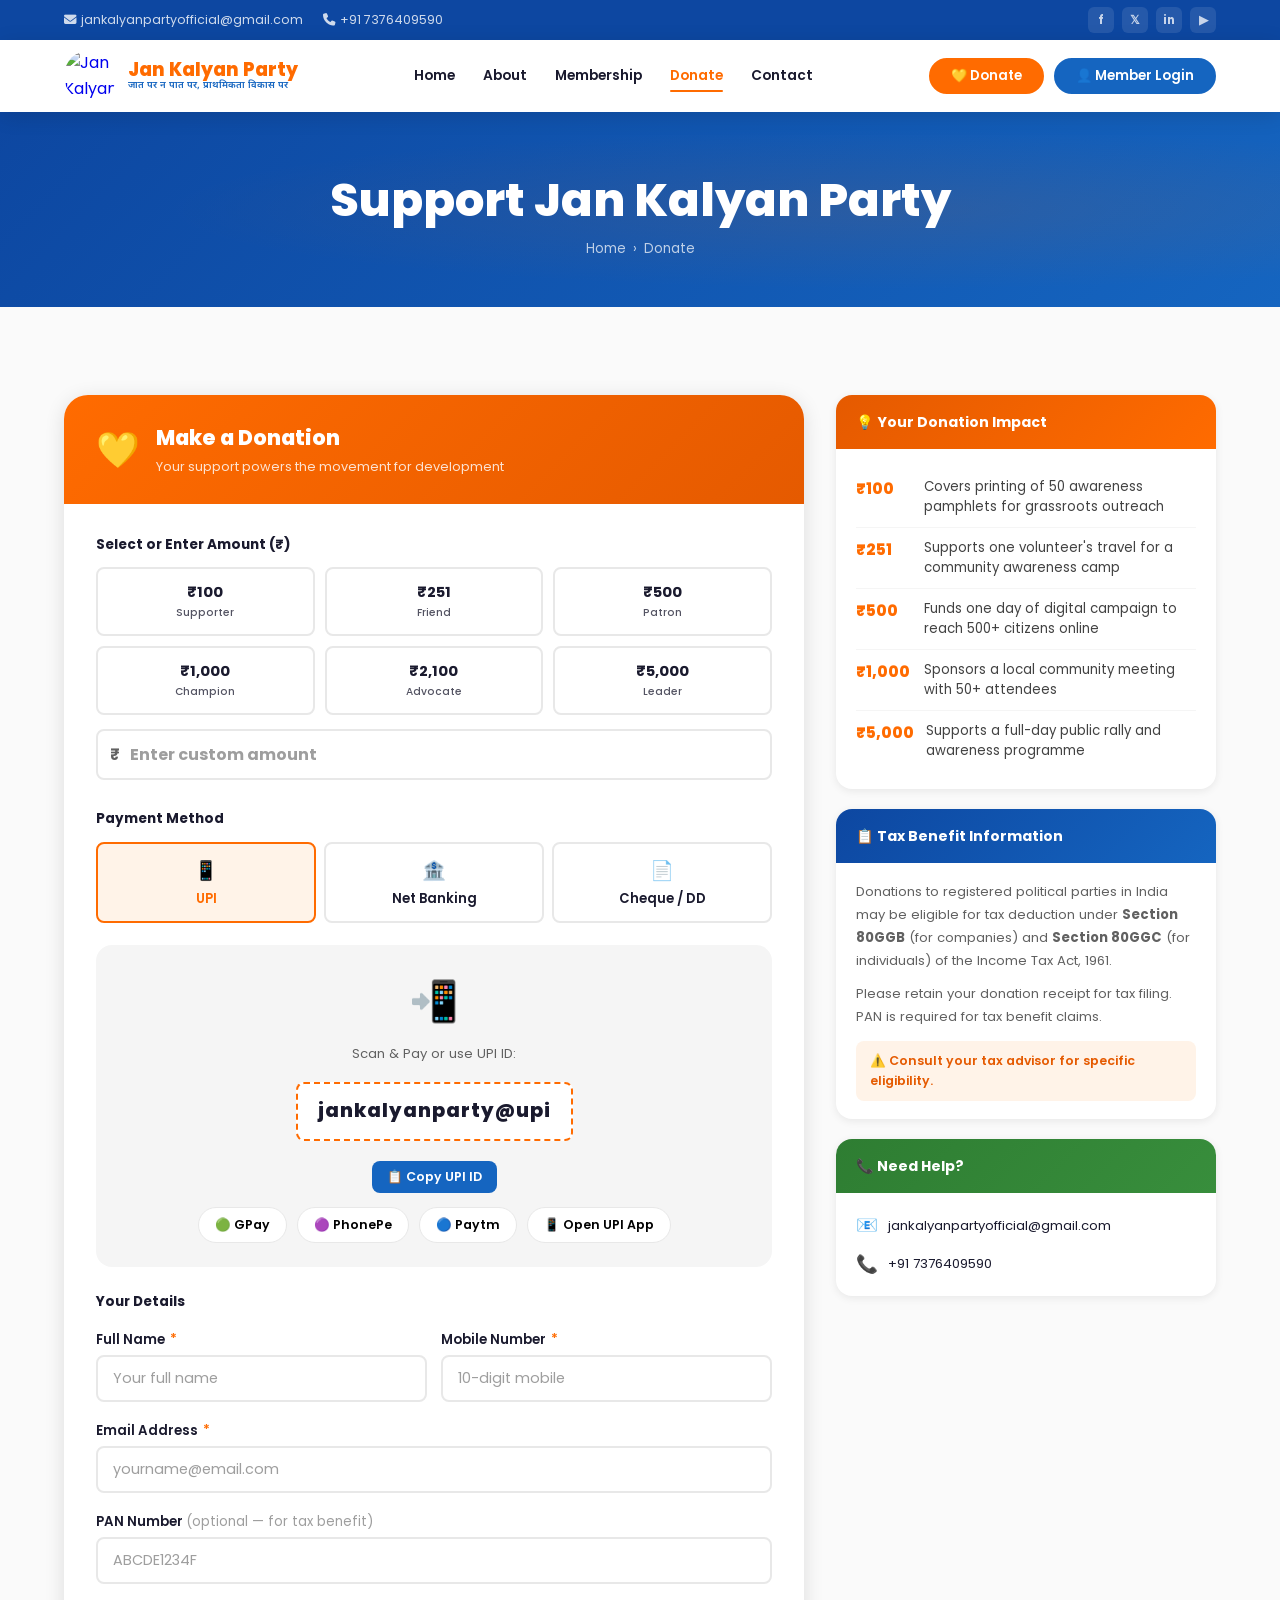
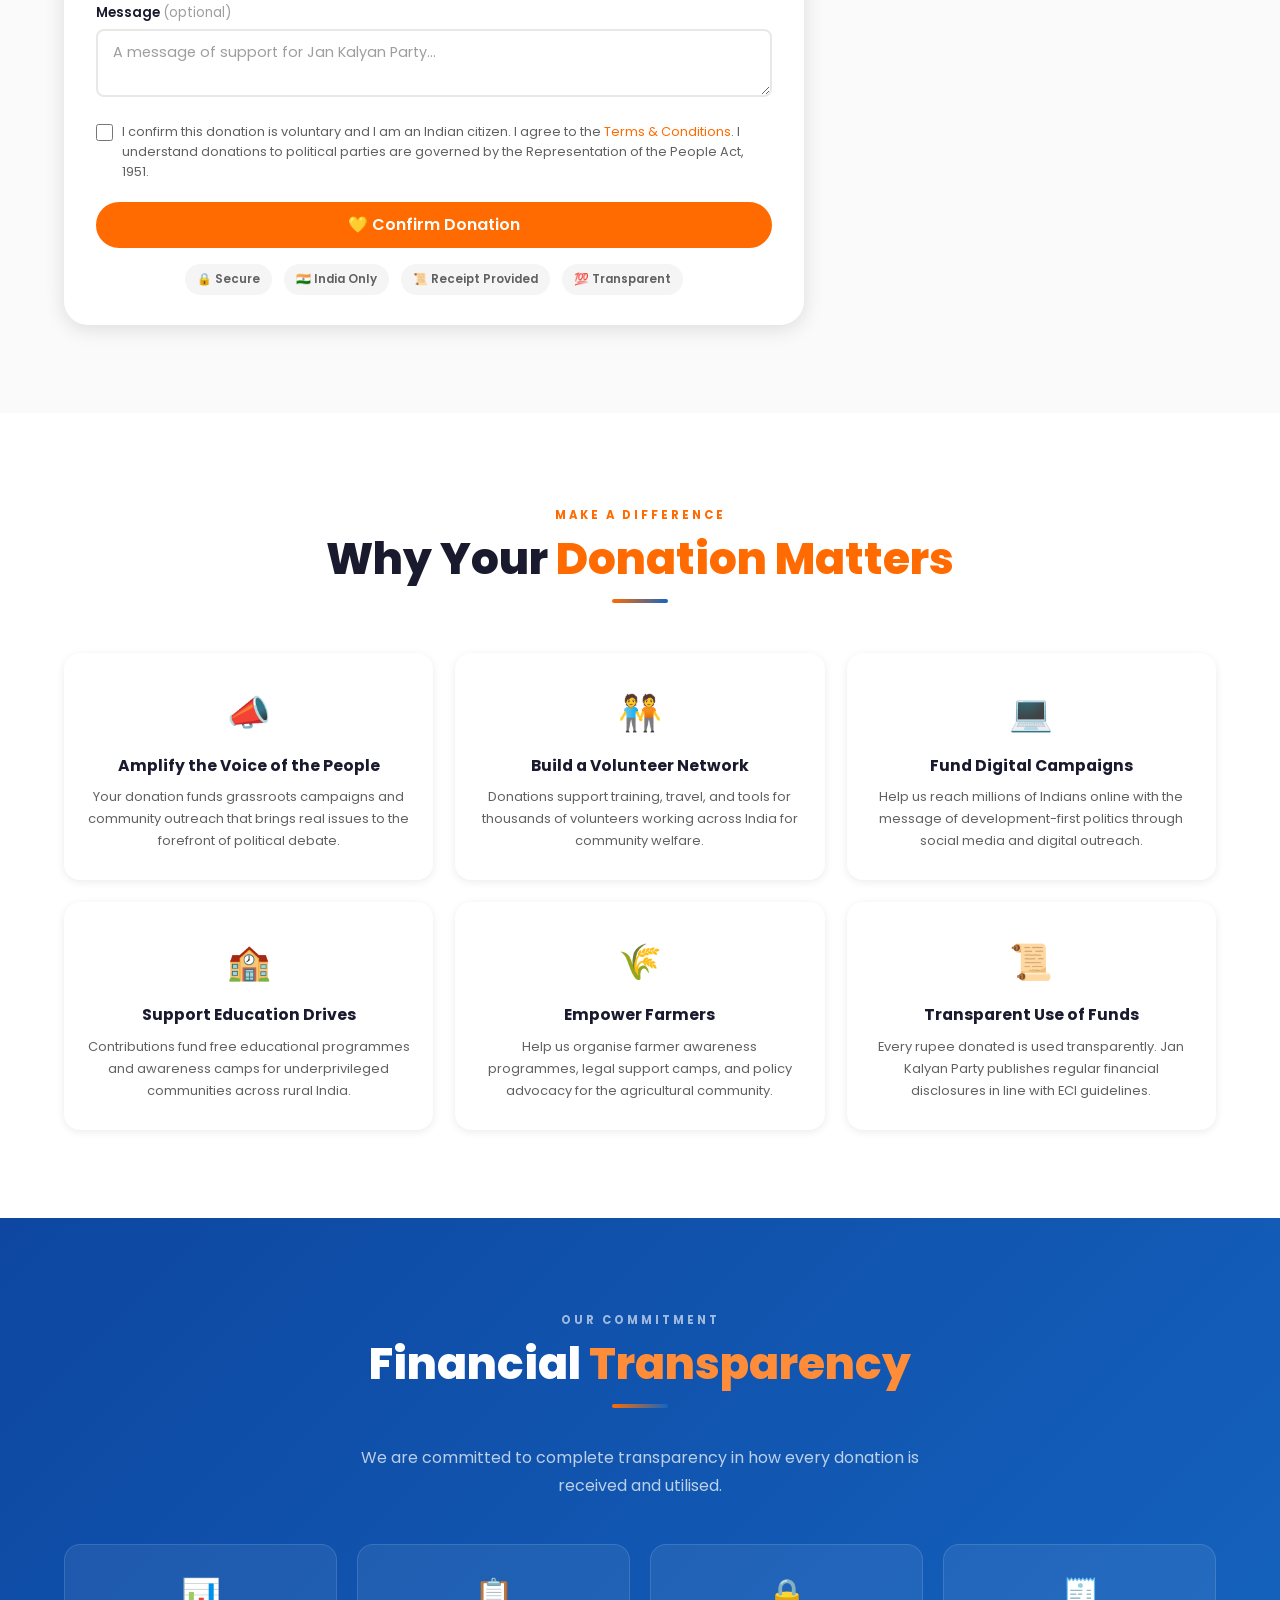
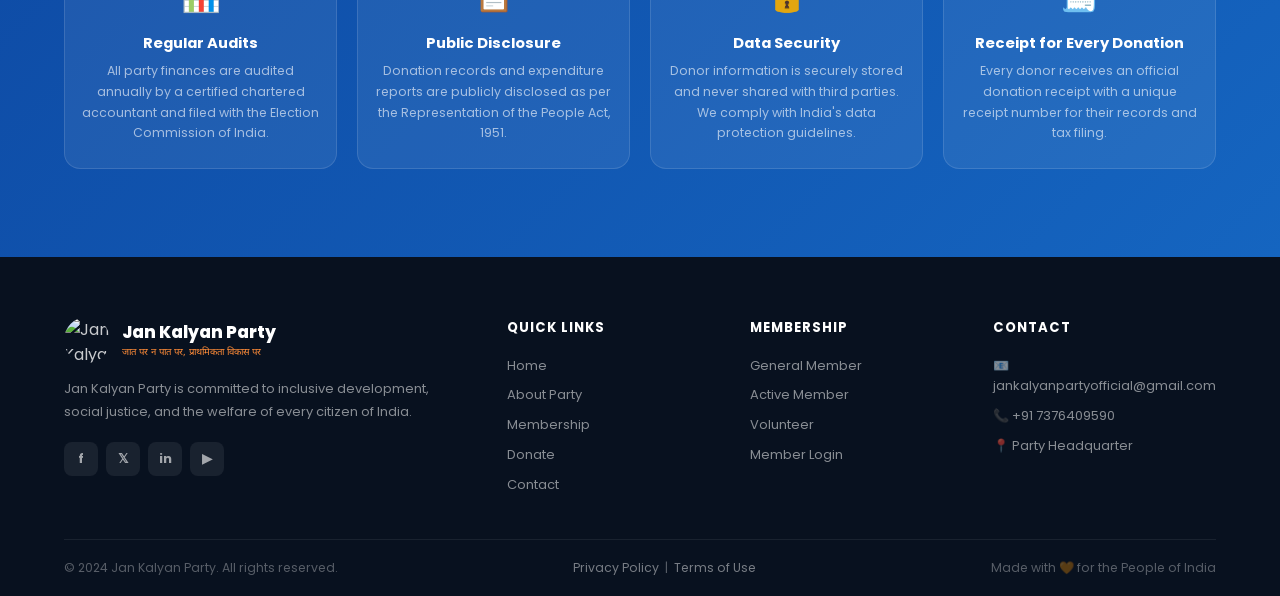
==== donation.html @ 6270fce6 "Create donation.html" ====
<!DOCTYPE html>
<html lang="en">
<head>
  <meta charset="UTF-8">
  <meta name="viewport" content="width=device-width, initial-scale=1.0">
  <meta name="description" content="Donate to Jan Kalyan Party — Support the movement for development and welfare. Every rupee counts towards building a better India.">
  <meta name="keywords" content="Jan Kalyan Party donation, donate JKP, support political party, UPI donation">
  <title>Donate — Jan Kalyan Party</title>
  <link rel="icon" type="image/png" href="assets/logo.png">
  <link rel="stylesheet" href="https://cdnjs.cloudflare.com/ajax/libs/font-awesome/6.5.0/css/all.min.css">
  <link rel="stylesheet" href="css/style.css">
  <style>
    /* ---- Donation Page Layout ---- */
    .donation-page-grid {
      display: grid;
      grid-template-columns: 1fr 380px;
      gap: 32px;
      align-items: start;
    }

    /* ---- Amount Selector ---- */
    .amount-section {
      margin-bottom: 28px;
    }
    .amount-label {
      font-size: 0.85rem;
      font-weight: 700;
      color: var(--text-dark);
      margin-bottom: 12px;
      display: block;
    }
    .amount-grid {
      display: grid;
      grid-template-columns: repeat(3, 1fr);
      gap: 10px;
      margin-bottom: 14px;
    }
    .amt-btn {
      padding: 13px 10px;
      border: 2px solid var(--gray-200);
      border-radius: var(--radius-sm);
      background: var(--white);
      font-family: 'Poppins', sans-serif;
      font-size: 0.92rem;
      font-weight: 700;
      cursor: pointer;
      transition: var(--transition);
      color: var(--text-dark);
      text-align: center;
    }
    .amt-btn:hover,
    .amt-btn.active {
      border-color: var(--orange);
      background: var(--orange);
      color: white;
      box-shadow: var(--shadow-orange);
    }
    .amt-btn .amt-sub {
      display: block;
      font-size: 0.65rem;
      font-weight: 500;
      opacity: 0.75;
      margin-top: 2px;
    }
    .custom-amount-wrap {
      position: relative;
    }
    .custom-amount-wrap .rupee-sign {
      position: absolute;
      left: 14px; top: 50%;
      transform: translateY(-50%);
      font-size: 1rem;
      font-weight: 700;
      color: var(--gray-600);
    }
    .custom-amount-wrap input {
      padding-left: 32px;
      font-size: 1rem;
      font-weight: 700;
    }

    /* ---- Payment Method Tabs ---- */
    .payment-tabs {
      display: flex;
      gap: 8px;
      margin-bottom: 22px;
      flex-wrap: wrap;
    }
    .pay-tab {
      flex: 1;
      min-width: 100px;
      padding: 12px 10px;
      border: 2px solid var(--gray-200);
      border-radius: var(--radius-sm);
      background: white;
      font-family: 'Poppins', sans-serif;
      font-size: 0.82rem;
      font-weight: 600;
      cursor: pointer;
      transition: var(--transition);
      color: var(--text-dark);
      text-align: center;
    }
    .pay-tab:hover, .pay-tab.active {
      border-color: var(--orange);
      background: var(--orange-pale);
      color: var(--orange);
    }
    .pay-tab .pay-icon { font-size: 1.2rem; display: block; margin-bottom: 4px; }
    .payment-panel { display: none; }
    .payment-panel.active { display: block; }

    /* ---- UPI Block ---- */
    .upi-main-block {
      background: var(--gray-100);
      border-radius: var(--radius-md);
      padding: 24px;
      text-align: center;
      margin-bottom: 20px;
    }
    .upi-logo { font-size: 2.5rem; margin-bottom: 10px; }
    .upi-id-display {
      font-size: 1.2rem;
      font-weight: 800;
      color: var(--text-dark);
      letter-spacing: 1px;
      margin: 10px 0;
      padding: 12px 20px;
      background: white;
      border-radius: var(--radius-sm);
      border: 2px dashed var(--orange);
      display: inline-block;
    }
    .upi-apps {
      display: flex;
      gap: 10px;
      justify-content: center;
      flex-wrap: wrap;
      margin-top: 14px;
    }
    .upi-app-btn {
      padding: 8px 16px;
      border-radius: 50px;
      border: 1.5px solid var(--gray-200);
      background: white;
      font-size: 0.78rem;
      font-weight: 600;
      cursor: pointer;
      transition: var(--transition);
      font-family: 'Poppins', sans-serif;
      display: flex;
      align-items: center;
      gap: 5px;
    }
    .upi-app-btn:hover {
      border-color: var(--orange);
      background: var(--orange-pale);
      color: var(--orange);
    }

    /* ---- Sidebar ---- */
    .donation-sidebar {
      position: sticky;
      top: 90px;
    }
    .sidebar-card {
      background: var(--white);
      border-radius: var(--radius-md);
      box-shadow: var(--shadow-sm);
      overflow: hidden;
      margin-bottom: 20px;
    }
    .sidebar-card-head {
      padding: 16px 20px;
      font-size: 0.88rem;
      font-weight: 700;
      color: white;
    }
    .sidebar-card-head.blue   { background: linear-gradient(135deg,var(--blue-dark),var(--blue)); }
    .sidebar-card-head.orange { background: linear-gradient(135deg,var(--orange-dark),var(--orange)); }
    .sidebar-card-head.green  { background: linear-gradient(135deg,#2E7D32,#388E3C); }
    .sidebar-card-body { padding: 18px 20px; }
    .sidebar-impact-item {
      display: flex;
      align-items: flex-start;
      gap: 12px;
      padding: 10px 0;
      border-bottom: 1px solid var(--gray-100);
      font-size: 0.83rem;
    }
    .sidebar-impact-item:last-child { border-bottom: none; }
    .impact-amount {
      font-size: 0.95rem;
      font-weight: 800;
      color: var(--orange);
      min-width: 56px;
      flex-shrink: 0;
    }
    .impact-desc { color: var(--text-mid); line-height: 1.5; }

    /* ---- Donor form card ---- */
    .donor-form-card {
      background: white;
      border-radius: var(--radius-lg);
      box-shadow: var(--shadow-md);
      overflow: hidden;
    }
    .donor-form-head {
      background: linear-gradient(135deg, var(--orange), var(--orange-dark));
      padding: 26px 32px;
      color: white;
      display: flex;
      align-items: center;
      gap: 16px;
    }
    .donor-form-head-icon { font-size: 2.2rem; line-height: 1; }
    .donor-form-head-title { font-size: 1.3rem; font-weight: 800; }
    .donor-form-head-sub   { font-size: 0.80rem; opacity: 0.82; margin-top: 3px; }
    .donor-form-body { padding: 30px 32px; }

    /* ---- Trust badges ---- */
    .trust-badges {
      display: flex;
      gap: 12px;
      flex-wrap: wrap;
      margin-top: 16px;
      justify-content: center;
    }
    .trust-badge {
      display: flex;
      align-items: center;
      gap: 6px;
      font-size: 0.74rem;
      font-weight: 600;
      color: var(--gray-600);
      padding: 6px 12px;
      background: var(--gray-100);
      border-radius: 50px;
    }

    /* ---- Why donate section ---- */
    .why-donate-grid {
      display: grid;
      grid-template-columns: repeat(3,1fr);
      gap: 22px;
      margin-top: 50px;
    }
    .why-card {
      background: white;
      border-radius: var(--radius-md);
      padding: 28px 22px;
      text-align: center;
      box-shadow: var(--shadow-sm);
      transition: var(--transition);
      border-top: 4px solid transparent;
    }
    .why-card:hover {
      border-top-color: var(--orange);
      box-shadow: var(--shadow-md);
      transform: translateY(-4px);
    }
    .why-icon { font-size: 2.2rem; margin-bottom: 12px; display: block; }
    .why-title { font-size: 0.98rem; font-weight: 700; color: var(--text-dark); margin-bottom: 8px; }
    .why-desc  { font-size: 0.81rem; color: var(--gray-600); line-height: 1.7; }

    /* ---- Transparency section ---- */
    .transparency-section { background: linear-gradient(135deg,var(--blue-dark),var(--blue)); }
    .transparency-grid {
      display: grid;
      grid-template-columns: repeat(4,1fr);
      gap: 20px;
      margin-top: 44px;
    }
    .trans-item {
      text-align: center;
      padding: 24px 16px;
      background: rgba(255,255,255,0.07);
      border: 1px solid rgba(255,255,255,0.12);
      border-radius: var(--radius-md);
      transition: var(--transition);
    }
    .trans-item:hover {
      background: rgba(255,255,255,0.13);
      transform: translateY(-4px);
    }
    .trans-icon  { font-size: 2rem; margin-bottom: 12px; display: block; }
    .trans-title { font-size: 0.92rem; font-weight: 700; color: white; margin-bottom: 6px; }
    .trans-desc  { font-size: 0.78rem; color: rgba(255,255,255,0.60); line-height: 1.65; }

    /* Responsive */
    @media (max-width: 1024px) {
      .donation-page-grid { grid-template-columns: 1fr; }
      .donation-sidebar { position: static; }
      .donor-form-card { order: -1; }
    }
    @media (max-width: 768px) {
      .why-donate-grid    { grid-template-columns: 1fr 1fr; }
      .transparency-grid  { grid-template-columns: 1fr 1fr; }
      .donor-form-body    { padding: 22px 18px; }
      .donor-form-head    { padding: 20px 18px; }
    }
    @media (max-width: 500px) {
      .amount-grid        { grid-template-columns: repeat(2,1fr); }
      .why-donate-grid    { grid-template-columns: 1fr; }
      .transparency-grid  { grid-template-columns: 1fr 1fr; }
    }
  </style>
</head>
<body>

<div id="progress-bar"></div>

<!-- ===== TOP BAR ===== -->
<div class="top-bar">
  <div class="container top-bar-inner">
    <div class="top-bar-left">
      <a href="mailto:jankalyanpartyofficial@gmail.com"><i class="fa fa-envelope"></i> jankalyanpartyofficial@gmail.com</a>
      <a href="tel:+917376409590"><i class="fa fa-phone"></i> +91 7376409590</a>
    </div>
    <div class="top-bar-right">
      <a href="https://facebook.com/jankalyanparty"  target="_blank" rel="noopener" class="top-bar-social">f</a>
      <a href="https://twitter.com/jankalyanparty"   target="_blank" rel="noopener" class="top-bar-social">𝕏</a>
      <a href="https://instagram.com/jankalyanparty" target="_blank" rel="noopener" class="top-bar-social">in</a>
      <a href="https://youtube.com/@jankalyanparty"  target="_blank" rel="noopener" class="top-bar-social">▶</a>
    </div>
  </div>
</div>

<!-- ===== HEADER ===== -->
<header>
  <div class="container nav-inner">
    <a href="index.html" class="nav-logo">
      <img src="assets/logo.png" alt="Jan Kalyan Party Logo">
      <div class="nav-logo-text">
        <div class="party-name">Jan Kalyan Party</div>
        <div class="party-slogan">जात पर न पात पर, प्राथमिकता विकास पर</div>
      </div>
    </a>
    <ul class="nav-links">
      <li><a href="index.html">Home</a></li>
      <li><a href="about.html">About</a></li>
      <li><a href="membership.html">Membership</a></li>
      <li><a href="donation.html" class="active">Donate</a></li>
      <li><a href="contact.html">Contact</a></li>
    </ul>
    <div class="nav-actions">
      <a href="donation.html"    class="btn btn-orange btn-sm">💛 Donate</a>
      <a href="member-area.html" class="btn btn-blue btn-sm">👤 Member Login</a>
    </div>
    <button class="hamburger" aria-label="Toggle menu" aria-expanded="false">
      <span></span><span></span><span></span>
    </button>
  </div>
</header>

<!-- ===== MOBILE NAV ===== -->
<nav class="mobile-nav" aria-label="Mobile navigation">
  <ul class="mobile-nav-links">
    <li><a href="index.html">🏠 Home</a></li>
    <li><a href="about.html">🏛️ About</a></li>
    <li><a href="membership.html">🪪 Membership</a></li>
    <li><a href="donation.html">💛 Donate</a></li>
    <li><a href="contact.html">📞 Contact</a></li>
  </ul>
  <div class="mobile-nav-actions">
    <a href="member-area.html" class="btn btn-orange btn-full">👤 Member Login / Register</a>
    <a href="donation.html"    class="btn btn-outline-orange btn-full">💛 Donate Now</a>
  </div>
</nav>

<!-- ===== PAGE HERO ===== -->
<section class="page-hero">
  <div class="container">
    <h1 class="page-hero-title">Support Jan Kalyan Party</h1>
    <div class="page-hero-crumb">
      <a href="index.html">Home</a> <span>›</span> <span>Donate</span>
    </div>
  </div>
</section>

<!-- ===== DONATION MAIN SECTION ===== -->
<section class="section-pad" style="background:var(--off-white);">
  <div class="container">
    <div class="donation-page-grid">

      <!-- ===== LEFT: DONOR FORM ===== -->
      <div>
        <div class="donor-form-card">
          <div class="donor-form-head">
            <div class="donor-form-head-icon">💛</div>
            <div>
              <div class="donor-form-head-title">Make a Donation</div>
              <div class="donor-form-head-sub">Your support powers the movement for development</div>
            </div>
          </div>

          <div class="donor-form-body" id="donation-form-container">

            <!-- Amount Selection -->
            <div class="amount-section">
              <span class="amount-label">Select or Enter Amount (₹)</span>
              <div class="amount-grid">
                <button class="amt-btn" data-amount="100">
                  ₹100
                  <span class="amt-sub">Supporter</span>
                </button>
                <button class="amt-btn" data-amount="251">
                  ₹251
                  <span class="amt-sub">Friend</span>
                </button>
                <button class="amt-btn" data-amount="500">
                  ₹500
                  <span class="amt-sub">Patron</span>
                </button>
                <button class="amt-btn" data-amount="1000">
                  ₹1,000
                  <span class="amt-sub">Champion</span>
                </button>
                <button class="amt-btn" data-amount="2100">
                  ₹2,100
                  <span class="amt-sub">Advocate</span>
                </button>
                <button class="amt-btn" data-amount="5000">
                  ₹5,000
                  <span class="amt-sub">Leader</span>
                </button>
              </div>

              <!-- Custom Amount -->
              <div class="custom-amount-wrap">
                <span class="rupee-sign">₹</span>
                <input type="number" id="custom-amount" name="don_amount"
                       class="form-control" placeholder="Enter custom amount"
                       min="10" max="1000000" style="padding-left:32px;">
              </div>
            </div>

            <!-- Payment Method -->
            <div class="form-group">
              <span class="amount-label">Payment Method</span>
              <div class="payment-tabs">
                <button class="pay-tab active" data-pay="upi">
                  <span class="pay-icon">📱</span> UPI
                </button>
                <button class="pay-tab" data-pay="netbanking">
                  <span class="pay-icon">🏦</span> Net Banking
                </button>
                <button class="pay-tab" data-pay="cheque">
                  <span class="pay-icon">📄</span> Cheque / DD
                </button>
              </div>

              <!-- UPI Panel -->
              <div class="payment-panel active" id="pay-panel-upi">
                <div class="upi-main-block">
                  <div class="upi-logo">📲</div>
                  <p style="font-size:0.82rem;color:var(--gray-600);margin-bottom:8px;">
                    Scan & Pay or use UPI ID:
                  </p>
                  <div class="upi-id-display upi-id-text">jankalyanparty@upi</div>
                  <br>
                  <button class="copy-btn" style="margin-top:10px;">📋 Copy UPI ID</button>

                  <div class="upi-apps">
                    <button class="upi-app-btn" onclick="openUPIApp('gpay')">
                      🟢 GPay
                    </button>
                    <button class="upi-app-btn" onclick="openUPIApp('phonepe')">
                      🟣 PhonePe
                    </button>
                    <button class="upi-app-btn" onclick="openUPIApp('paytm')">
                      🔵 Paytm
                    </button>
                    <button class="upi-app-btn" id="upi-pay-btn">
                      📱 Open UPI App
                    </button>
                  </div>
                </div>
              </div>

              <!-- Net Banking Panel -->
              <div class="payment-panel" id="pay-panel-netbanking">
                <div class="donation-note" style="margin-bottom:0;">
                  <strong>🏦 Bank Transfer Details:</strong><br><br>
                  <strong>Account Name:</strong> Jan Kalyan Party<br>
                  <strong>Account Number:</strong> Contact us for bank details<br>
                  <strong>IFSC Code:</strong> Contact us for IFSC<br>
                  <strong>Bank:</strong> —<br><br>
                  After transfer, please email your transaction reference to
                  <a href="mailto:jankalyanpartyofficial@gmail.com" style="color:var(--blue);">
                    jankalyanpartyofficial@gmail.com
                  </a>
                </div>
              </div>

              <!-- Cheque Panel -->
              <div class="payment-panel" id="pay-panel-cheque">
                <div class="donation-note" style="margin-bottom:0;">
                  <strong>📄 Cheque / Demand Draft:</strong><br><br>
                  Please make the cheque/DD payable to:<br>
                  <strong>"Jan Kalyan Party"</strong><br><br>
                  Mail your cheque along with your name, mobile number, and email to our party headquarter.
                  Contact us at
                  <a href="tel:+917376409590" style="color:var(--blue);">+91 7376409590</a>
                  for the mailing address.
                </div>
              </div>
            </div>

            <!-- Donor Details Form -->
            <form id="donation-form" data-protected novalidate autocomplete="off">
              <!-- Hidden amount field synced with selector -->
              <input type="hidden" name="don_amount" id="don_amount_hidden" value="">
              <input type="hidden" name="don_payment_mode" id="don_payment_mode" value="UPI">

              <div style="margin:24px 0 16px; font-size:0.85rem; font-weight:700; color:var(--text-dark);">
                Your Details
              </div>

              <div class="form-row">
                <div class="form-group">
                  <label class="form-label">Full Name <span class="req">*</span></label>
                  <input type="text" name="don_name" class="form-control" placeholder="Your full name" maxlength="100">
                  <div class="form-error"></div>
                </div>
                <div class="form-group">
                  <label class="form-label">Mobile Number <span class="req">*</span></label>
                  <input type="tel" name="don_phone" class="form-control" placeholder="10-digit mobile" maxlength="10">
                  <div class="form-error"></div>
                </div>
              </div>

              <div class="form-group">
                <label class="form-label">Email Address <span class="req">*</span></label>
                <input type="email" name="don_email" class="form-control" placeholder="yourname@email.com" maxlength="254">
                <div class="form-error"></div>
              </div>

              <div class="form-group">
                <label class="form-label">PAN Number <span style="font-weight:400;color:var(--gray-400);">(optional — for tax benefit)</span></label>
                <input type="text" name="don_pan" class="form-control" placeholder="ABCDE1234F" maxlength="10" style="text-transform:uppercase;">
                <div class="form-error"></div>
              </div>

              <div class="form-group">
                <label class="form-label">Message <span style="font-weight:400;color:var(--gray-400);">(optional)</span></label>
                <textarea name="don_message" class="form-control" rows="2"
                  placeholder="A message of support for Jan Kalyan Party..." maxlength="300"
                  style="resize:vertical;"></textarea>
                <div class="form-error"></div>
              </div>

              <div class="form-check">
                <input type="checkbox" name="don_agree" id="don-agree">
                <label class="form-check-label" for="don-agree">
                  I confirm this donation is voluntary and I am an Indian citizen.
                  I agree to the <a href="#" target="_blank">Terms & Conditions</a>.
                  I understand donations to political parties are governed by the
                  Representation of the People Act, 1951.
                </label>
              </div>

              <button type="submit" class="btn btn-orange btn-full" style="margin-top:20px;font-size:1rem;">
                💛 Confirm Donation
              </button>

              <!-- Trust badges -->
              <div class="trust-badges">
                <div class="trust-badge">🔒 Secure</div>
                <div class="trust-badge">🇮🇳 India Only</div>
                <div class="trust-badge">📜 Receipt Provided</div>
                <div class="trust-badge">💯 Transparent</div>
              </div>
            </form>

          </div><!-- /donation-form-container -->
        </div><!-- /donor-form-card -->
      </div><!-- /left col -->

      <!-- ===== RIGHT: SIDEBAR ===== -->
      <div class="donation-sidebar">

        <!-- Impact Card -->
        <div class="sidebar-card">
          <div class="sidebar-card-head orange">💡 Your Donation Impact</div>
          <div class="sidebar-card-body">
            <div class="sidebar-impact-item">
              <div class="impact-amount">₹100</div>
              <div class="impact-desc">Covers printing of 50 awareness pamphlets for grassroots outreach</div>
            </div>
            <div class="sidebar-impact-item">
              <div class="impact-amount">₹251</div>
              <div class="impact-desc">Supports one volunteer's travel for a community awareness camp</div>
            </div>
            <div class="sidebar-impact-item">
              <div class="impact-amount">₹500</div>
              <div class="impact-desc">Funds one day of digital campaign to reach 500+ citizens online</div>
            </div>
            <div class="sidebar-impact-item">
              <div class="impact-amount">₹1,000</div>
              <div class="impact-desc">Sponsors a local community meeting with 50+ attendees</div>
            </div>
            <div class="sidebar-impact-item">
              <div class="impact-amount">₹5,000</div>
              <div class="impact-desc">Supports a full-day public rally and awareness programme</div>
            </div>
          </div>
        </div>

        <!-- Tax Benefit Card -->
        <div class="sidebar-card">
          <div class="sidebar-card-head blue">📋 Tax Benefit Information</div>
          <div class="sidebar-card-body">
            <p style="font-size:0.82rem;color:var(--gray-600);line-height:1.75;">
              Donations to registered political parties in India may be eligible for
              tax deduction under <strong>Section 80GGB</strong> (for companies) and
              <strong>Section 80GGC</strong> (for individuals) of the Income Tax Act, 1961.
            </p>
            <p style="font-size:0.82rem;color:var(--gray-600);line-height:1.75;margin-top:10px;">
              Please retain your donation receipt for tax filing. PAN is required for
              tax benefit claims.
            </p>
            <div style="background:var(--orange-pale);border-radius:var(--radius-sm);padding:10px 14px;margin-top:12px;font-size:0.78rem;color:var(--orange-dark);font-weight:600;">
              ⚠️ Consult your tax advisor for specific eligibility.
            </div>
          </div>
        </div>

        <!-- Contact Card -->
        <div class="sidebar-card">
          <div class="sidebar-card-head green">📞 Need Help?</div>
          <div class="sidebar-card-body">
            <div style="display:flex;flex-direction:column;gap:10px;">
              <a href="mailto:jankalyanpartyofficial@gmail.com"
                 style="display:flex;align-items:center;gap:10px;font-size:0.82rem;color:var(--text-dark);text-decoration:none;">
                <span style="font-size:1.1rem;">📧</span>
                jankalyanpartyofficial@gmail.com
              </a>
              <a href="tel:+917376409590"
                 style="display:flex;align-items:center;gap:10px;font-size:0.82rem;color:var(--text-dark);text-decoration:none;">
                <span style="font-size:1.1rem;">📞</span>
                +91 7376409590
              </a>
            </div>
          </div>
        </div>

      </div><!-- /sidebar -->
    </div><!-- /grid -->
  </div>
</section>

<!-- ===== WHY DONATE ===== -->
<section class="section-pad" style="background:var(--white);">
  <div class="container text-center">
    <span class="section-label">Make a Difference</span>
    <h2 class="section-title">Why Your <span>Donation Matters</span></h2>
    <div class="section-divider"></div>

    <div class="why-donate-grid" data-stagger="80">
      <div class="why-card reveal">
        <span class="why-icon">📣</span>
        <div class="why-title">Amplify the Voice of the People</div>
        <div class="why-desc">Your donation funds grassroots campaigns and community outreach that brings real issues to the forefront of political debate.</div>
      </div>
      <div class="why-card reveal">
        <span class="why-icon">🧑‍🤝‍🧑</span>
        <div class="why-title">Build a Volunteer Network</div>
        <div class="why-desc">Donations support training, travel, and tools for thousands of volunteers working across India for community welfare.</div>
      </div>
      <div class="why-card reveal">
        <span class="why-icon">💻</span>
        <div class="why-title">Fund Digital Campaigns</div>
        <div class="why-desc">Help us reach millions of Indians online with the message of development-first politics through social media and digital outreach.</div>
      </div>
      <div class="why-card reveal">
        <span class="why-icon">🏫</span>
        <div class="why-title">Support Education Drives</div>
        <div class="why-desc">Contributions fund free educational programmes and awareness camps for underprivileged communities across rural India.</div>
      </div>
      <div class="why-card reveal">
        <span class="why-icon">🌾</span>
        <div class="why-title">Empower Farmers</div>
        <div class="why-desc">Help us organise farmer awareness programmes, legal support camps, and policy advocacy for the agricultural community.</div>
      </div>
      <div class="why-card reveal">
        <span class="why-icon">📜</span>
        <div class="why-title">Transparent Use of Funds</div>
        <div class="why-desc">Every rupee donated is used transparently. Jan Kalyan Party publishes regular financial disclosures in line with ECI guidelines.</div>
      </div>
    </div>
  </div>
</section>

<!-- ===== TRANSPARENCY ===== -->
<section class="section-pad transparency-section">
  <div class="container text-center">
    <span class="section-label" style="color:rgba(255,255,255,0.60);">Our Commitment</span>
    <h2 class="section-title light">Financial <span style="color:var(--orange-light);">Transparency</span></h2>
    <div class="section-divider"></div>
    <p class="section-subtitle light">
      We are committed to complete transparency in how every donation is received and utilised.
    </p>

    <div class="transparency-grid" data-stagger="80">
      <div class="trans-item reveal">
        <span class="trans-icon">📊</span>
        <div class="trans-title">Regular Audits</div>
        <div class="trans-desc">All party finances are audited annually by a certified chartered accountant and filed with the Election Commission of India.</div>
      </div>
      <div class="trans-item reveal">
        <span class="trans-icon">📋</span>
        <div class="trans-title">Public Disclosure</div>
        <div class="trans-desc">Donation records and expenditure reports are publicly disclosed as per the Representation of the People Act, 1951.</div>
      </div>
      <div class="trans-item reveal">
        <span class="trans-icon">🔒</span>
        <div class="trans-title">Data Security</div>
        <div class="trans-desc">Donor information is securely stored and never shared with third parties. We comply with India's data protection guidelines.</div>
      </div>
      <div class="trans-item reveal">
        <span class="trans-icon">🧾</span>
        <div class="trans-title">Receipt for Every Donation</div>
        <div class="trans-desc">Every donor receives an official donation receipt with a unique receipt number for their records and tax filing.</div>
      </div>
    </div>
  </div>
</section>

<!-- ===== FOOTER ===== -->
<footer>
  <div class="container">
    <div class="footer-grid">
      <div>
        <div class="footer-brand">
          <img src="assets/logo.png" alt="Jan Kalyan Party Logo">
          <div>
            <div class="footer-brand-name">Jan Kalyan Party</div>
            <div class="footer-brand-slogan hindi">जात पर न पात पर, प्राथमिकता विकास पर</div>
          </div>
        </div>
        <p class="footer-desc">Jan Kalyan Party is committed to inclusive development, social justice, and the welfare of every citizen of India.</p>
        <div class="footer-socials">
          <a href="https://facebook.com/jankalyanparty"  target="_blank" rel="noopener" class="footer-social-btn">f</a>
          <a href="https://twitter.com/jankalyanparty"   target="_blank" rel="noopener" class="footer-social-btn">𝕏</a>
          <a href="https://instagram.com/jankalyanparty" target="_blank" rel="noopener" class="footer-social-btn">in</a>
          <a href="https://youtube.com/@jankalyanparty"  target="_blank" rel="noopener" class="footer-social-btn">▶</a>
        </div>
      </div>
      <div>
        <div class="footer-col-title">Quick Links</div>
        <ul class="footer-links">
          <li><a href="index.html">Home</a></li>
          <li><a href="about.html">About Party</a></li>
          <li><a href="membership.html">Membership</a></li>
          <li><a href="donation.html">Donate</a></li>
          <li><a href="contact.html">Contact</a></li>
        </ul>
      </div>
      <div>
        <div class="footer-col-title">Membership</div>
        <ul class="footer-links">
          <li><a href="membership.html#general">General Member</a></li>
          <li><a href="membership.html#active">Active Member</a></li>
          <li><a href="membership.html#volunteer">Volunteer</a></li>
          <li><a href="member-area.html">Member Login</a></li>
        </ul>
      </div>
      <div>
        <div class="footer-col-title">Contact</div>
        <ul class="footer-links">
          <li><a href="mailto:jankalyanpartyofficial@gmail.com">📧 jankalyanpartyofficial@gmail.com</a></li>
          <li><a href="tel:+917376409590">📞 +91 7376409590</a></li>
          <li><a href="contact.html#map">📍 Party Headquarter</a></li>
        </ul>
      </div>
    </div>
    <div class="footer-bottom">
      <span>© 2024 Jan Kalyan Party. All rights reserved.</span>
      <span><a href="#">Privacy Policy</a> &nbsp;|&nbsp; <a href="#">Terms of Use</a></span>
      <span>Made with 🧡 for the People of India</span>
    </div>
  </div>
</footer>

<button id="back-to-top" aria-label="Back to top">↑</button>
<div class="toast-wrap"></div>

<!-- Scripts -->
<script src="js/security.js"></script>
<script src="js/main.js"></script>
<script src="js/auth.js"></script>
<script src="js/donation.js"></script>
<script>
  /* ---- Sync amount buttons with hidden form field ---- */
  document.querySelectorAll('.amt-btn').forEach(btn => {
    btn.addEventListener('click', () => {
      const amt = btn.dataset.amount;
      const customInput   = document.getElementById('custom-amount');
      const hiddenAmount  = document.getElementById('don_amount_hidden');
      if (customInput)  customInput.value  = amt || '';
      if (hiddenAmount) hiddenAmount.value = amt || '';
    });
  });

  document.getElementById('custom-amount')?.addEventListener('input', function() {
    const hiddenAmount = document.getElementById('don_amount_hidden');
    if (hiddenAmount) hiddenAmount.value = this.value;
  });

  /* ---- Payment method tabs ---- */
  document.querySelectorAll('.pay-tab').forEach(tab => {
    tab.addEventListener('click', () => {
      document.querySelectorAll('.pay-tab').forEach(t => t.classList.remove('active'));
      tab.classList.add('active');
      const method = tab.dataset.pay;
      document.querySelectorAll('.payment-panel').forEach(p => p.classList.remove('active'));
      const panel = document.getElementById('pay-panel-' + method);
      if (panel) panel.classList.add('active');
      // Update hidden payment mode field
      const modeInput = document.getElementById('don_payment_mode');
      if (modeInput) modeInput.value = method.toUpperCase();
    });
  });

  /* ---- Open UPI App ---- */
  function openUPIApp(app) {
    const amt    = document.getElementById('don_amount_hidden')?.value || '';
    const upiId  = 'jankalyanparty@upi';
    const name   = encodeURIComponent('Jan Kalyan Party');
    const note   = encodeURIComponent('JKP Donation');
    const link   = `upi://pay?pa=${upiId}&pn=${name}&am=${amt}&cu=INR&tn=${note}`;
    window.location.href = link;
  }
</script>
</body>
</html>
---- css/style.css ----
/* ================================================================
   JAN KALYAN PARTY — style.css
   Brand: Orange #FF6B00 | Blue #1565C0 | White #FFFFFF
   ================================================================ */

@import url('https://fonts.googleapis.com/css2?family=Poppins:wght@300;400;500;600;700;800;900&family=Noto+Sans+Devanagari:wght@400;600;700;800&family=Playfair+Display:wght@700;800&display=swap');

/* ---- CSS VARIABLES ---- */
:root {
  --orange:        #FF6B00;
  --orange-dark:   #E55A00;
  --orange-light:  #FF8C38;
  --orange-pale:   #FFF3E8;
  --blue:          #1565C0;
  --blue-dark:     #0D47A1;
  --blue-light:    #1976D2;
  --blue-pale:     #E3F0FF;
  --white:         #FFFFFF;
  --off-white:     #FAFAFA;
  --gray-100:      #F5F5F5;
  --gray-200:      #E8E8E8;
  --gray-400:      #9E9E9E;
  --gray-600:      #616161;
  --gray-800:      #212121;
  --text-dark:     #1A1A2E;
  --text-mid:      #424242;
  --green:         #2E7D32;
  --green-light:   #4CAF50;

  --shadow-sm:     0 2px 8px rgba(0,0,0,0.08);
  --shadow-md:     0 4px 20px rgba(0,0,0,0.12);
  --shadow-lg:     0 8px 40px rgba(0,0,0,0.16);
  --shadow-orange: 0 4px 20px rgba(255,107,0,0.30);
  --shadow-blue:   0 4px 20px rgba(21,101,192,0.30);

  --radius-sm: 8px;
  --radius-md: 16px;
  --radius-lg: 24px;
  --radius-xl: 40px;

  --transition: all 0.3s cubic-bezier(0.4, 0, 0.2, 1);
  --header-h:  72px;
}

/* ---- RESET ---- */
*, *::before, *::after { box-sizing: border-box; margin: 0; padding: 0; }
html { scroll-behavior: smooth; font-size: 16px; }
body {
  font-family: 'Poppins', 'Noto Sans Devanagari', sans-serif;
  color: var(--text-dark);
  background: var(--white);
  overflow-x: hidden;
  line-height: 1.6;
}
img { max-width: 100%; display: block; }
a { text-decoration: none; }
ul { list-style: none; }
button { font-family: inherit; }
input, select, textarea { font-family: inherit; }

/* ---- TYPOGRAPHY ---- */
h1,h2,h3,h4,h5 { font-weight: 700; line-height: 1.2; }
.hindi { font-family: 'Noto Sans Devanagari', sans-serif; }

/* ---- LAYOUT ---- */
.container {
  width: 100%;
  max-width: 1200px;
  margin: 0 auto;
  padding: 0 24px;
}
.section-pad    { padding: 88px 0; }
.section-pad-sm { padding: 56px 0; }

/* ---- UTILITY ---- */
.text-orange  { color: var(--orange); }
.text-blue    { color: var(--blue); }
.text-white   { color: var(--white); }
.text-center  { text-align: center; }
.fw-800       { font-weight: 800; }
.d-flex       { display: flex; }
.align-center { align-items: center; }
.gap-2        { gap: 16px; }
.mt-1 { margin-top: 8px; }
.mt-2 { margin-top: 16px; }
.mt-3 { margin-top: 24px; }
.mt-4 { margin-top: 32px; }
.mb-1 { margin-bottom: 8px; }
.mb-2 { margin-bottom: 16px; }
.mb-3 { margin-bottom: 24px; }
.mb-4 { margin-bottom: 32px; }

/* ================================================================
   BUTTONS
   ================================================================ */
.btn {
  display: inline-flex;
  align-items: center;
  justify-content: center;
  gap: 8px;
  padding: 13px 30px;
  border-radius: 50px;
  font-size: 0.92rem;
  font-weight: 600;
  cursor: pointer;
  border: 2px solid transparent;
  transition: var(--transition);
  white-space: nowrap;
  text-decoration: none;
  line-height: 1;
}
.btn-orange {
  background: var(--orange);
  color: var(--white);
  border-color: var(--orange);
}
.btn-orange:hover {
  background: var(--orange-dark);
  border-color: var(--orange-dark);
  transform: translateY(-2px);
  box-shadow: var(--shadow-orange);
}
.btn-blue {
  background: var(--blue);
  color: var(--white);
  border-color: var(--blue);
}
.btn-blue:hover {
  background: var(--blue-dark);
  border-color: var(--blue-dark);
  transform: translateY(-2px);
  box-shadow: var(--shadow-blue);
}
.btn-outline-white {
  background: transparent;
  color: var(--white);
  border-color: rgba(255,255,255,0.6);
}
.btn-outline-white:hover {
  background: var(--white);
  color: var(--orange);
  border-color: var(--white);
  transform: translateY(-2px);
}
.btn-outline-orange {
  background: transparent;
  color: var(--orange);
  border-color: var(--orange);
}
.btn-outline-orange:hover {
  background: var(--orange);
  color: var(--white);
  transform: translateY(-2px);
}
.btn-green {
  background: var(--green);
  color: var(--white);
  border-color: var(--green);
}
.btn-green:hover {
  background: #1B5E20;
  transform: translateY(-2px);
}
.btn-lg  { padding: 16px 42px; font-size: 1rem; }
.btn-sm  { padding: 9px 20px; font-size: 0.82rem; }
.btn-full { width: 100%; }
.btn:disabled { opacity: 0.6; cursor: not-allowed; transform: none !important; }

/* ================================================================
   SECTION HEADINGS
   ================================================================ */
.section-label {
  display: inline-block;
  font-size: 0.72rem;
  font-weight: 700;
  letter-spacing: 3px;
  text-transform: uppercase;
  color: var(--orange);
  margin-bottom: 10px;
}
.section-title {
  font-size: clamp(1.75rem, 4vw, 2.75rem);
  font-weight: 800;
  color: var(--text-dark);
  margin-bottom: 14px;
  line-height: 1.15;
}
.section-title span { color: var(--orange); }
.section-title.light { color: var(--white); }
.section-subtitle {
  font-size: 1rem;
  color: var(--gray-600);
  max-width: 580px;
  margin: 0 auto;
  line-height: 1.75;
}
.section-subtitle.light { color: rgba(255,255,255,0.72); }
.section-divider {
  width: 56px;
  height: 4px;
  background: linear-gradient(90deg, var(--orange), var(--blue));
  border-radius: 2px;
  margin: 14px auto 36px;
}
.section-divider.left { margin-left: 0; }

/* ================================================================
   PROGRESS BAR (scroll)
   ================================================================ */
#progress-bar {
  position: fixed;
  top: 0; left: 0;
  height: 3px;
  width: 0%;
  background: linear-gradient(90deg, var(--orange), var(--blue));
  z-index: 9999;
  transition: width 0.1s linear;
}

/* ================================================================
   TOP BAR
   ================================================================ */
.top-bar {
  background: var(--blue-dark);
  padding: 7px 0;
  font-size: 0.78rem;
  color: rgba(255,255,255,0.80);
}
.top-bar-inner {
  display: flex;
  justify-content: space-between;
  align-items: center;
  flex-wrap: wrap;
  gap: 6px;
}
.top-bar-left {
  display: flex;
  gap: 20px;
  align-items: center;
  flex-wrap: wrap;
}
.top-bar-left a, .top-bar-left span {
  color: rgba(255,255,255,0.80);
  text-decoration: none;
  display: flex;
  align-items: center;
  gap: 5px;
  transition: var(--transition);
}
.top-bar-left a:hover { color: var(--orange-light); }
.top-bar-right {
  display: flex;
  gap: 8px;
  align-items: center;
}
.top-bar-social {
  width: 26px; height: 26px;
  background: rgba(255,255,255,0.10);
  border-radius: 6px;
  display: flex;
  align-items: center;
  justify-content: center;
  color: rgba(255,255,255,0.75);
  font-size: 0.72rem;
  font-weight: 700;
  transition: var(--transition);
  text-decoration: none;
}
.top-bar-social:hover { background: var(--orange); color: white; transform: scale(1.1); }

/* ================================================================
   HEADER / NAVBAR
   ================================================================ */
header {
  position: sticky;
  top: 0;
  z-index: 1000;
  background: var(--white);
  box-shadow: var(--shadow-md);
}
.nav-inner {
  display: flex;
  align-items: center;
  justify-content: space-between;
  height: var(--header-h);
  gap: 16px;
}
/* Logo */
.nav-logo {
  display: flex;
  align-items: center;
  gap: 12px;
  text-decoration: none;
  flex-shrink: 0;
}
.nav-logo img {
  height: 52px;
  width: 52px;
  object-fit: contain;
  border-radius: 50%;
}
.nav-logo-text .party-name {
  font-size: 1.15rem;
  font-weight: 800;
  color: var(--orange);
  line-height: 1.1;
}
.nav-logo-text .party-slogan {
  font-size: 0.60rem;
  color: var(--blue);
  font-family: 'Noto Sans Devanagari', sans-serif;
  font-weight: 600;
  line-height: 1.3;
}
/* Nav Links */
.nav-links {
  display: flex;
  align-items: center;
  gap: 2px;
}
.nav-links a {
  display: block;
  padding: 8px 13px;
  font-size: 0.86rem;
  font-weight: 600;
  color: var(--text-dark);
  border-radius: var(--radius-sm);
  transition: var(--transition);
  position: relative;
}
.nav-links a::after {
  content: '';
  position: absolute;
  bottom: 3px; left: 13px; right: 13px;
  height: 2px;
  background: var(--orange);
  border-radius: 1px;
  transform: scaleX(0);
  transition: var(--transition);
}
.nav-links a:hover,
.nav-links a.active { color: var(--orange); }
.nav-links a:hover::after,
.nav-links a.active::after { transform: scaleX(1); }
/* Nav Actions */
.nav-actions {
  display: flex;
  gap: 10px;
  align-items: center;
  flex-shrink: 0;
}
/* Hamburger */
.hamburger {
  display: none;
  flex-direction: column;
  gap: 5px;
  cursor: pointer;
  background: none;
  border: none;
  padding: 8px;
}
.hamburger span {
  display: block;
  width: 24px;
  height: 2.5px;
  background: var(--text-dark);
  border-radius: 2px;
  transition: var(--transition);
}
.hamburger.open span:nth-child(1) { transform: rotate(45deg) translate(5px, 5px); }
.hamburger.open span:nth-child(2) { opacity: 0; transform: scaleX(0); }
.hamburger.open span:nth-child(3) { transform: rotate(-45deg) translate(5px, -5px); }

/* ================================================================
   MOBILE NAV DRAWER
   ================================================================ */
.mobile-nav {
  display: none;
  position: fixed;
  inset: 0;
  z-index: 999;
  background: var(--white);
  padding: 90px 28px 40px;
  flex-direction: column;
  overflow-y: auto;
  transform: translateX(-100%);
  transition: transform 0.35s cubic-bezier(0.4,0,0.2,1);
}
.mobile-nav.open { transform: translateX(0); }
.mobile-nav-links { display: flex; flex-direction: column; gap: 2px; }
.mobile-nav-links a {
  display: block;
  padding: 14px 16px;
  font-size: 1.05rem;
  font-weight: 600;
  color: var(--text-dark);
  border-radius: var(--radius-sm);
  border-bottom: 1px solid var(--gray-100);
  transition: var(--transition);
}
.mobile-nav-links a:hover {
  background: var(--orange-pale);
  color: var(--orange);
  padding-left: 24px;
}
.mobile-nav-actions {
  display: flex;
  flex-direction: column;
  gap: 12px;
  margin-top: 24px;
}

/* ================================================================
   HERO
   ================================================================ */
.hero {
  position: relative;
  min-height: 91vh;
  background: linear-gradient(140deg, #0A2E6E 0%, #0D47A1 35%, #1565C0 65%, #0E3A8A 100%);
  display: flex;
  align-items: center;
  overflow: hidden;
}
/* Background decorations */
.hero-bg {
  position: absolute;
  inset: 0;
  pointer-events: none;
}
.hero-bg-circle {
  position: absolute;
  border-radius: 50%;
  border: 1px solid rgba(255,255,255,0.07);
}
.hero-bg-circle:nth-child(1) { width: 700px; height: 700px; top: -250px; right: -200px; }
.hero-bg-circle:nth-child(2) { width: 450px; height: 450px; bottom: -150px; left: -100px; border-color: rgba(255,107,0,0.10); }
.hero-bg-circle:nth-child(3) { width: 250px; height: 250px; top: 38%; right: 28%; border-color: rgba(255,255,255,0.04); }
.hero-bg-glow {
  position: absolute;
  inset: 0;
  background:
    radial-gradient(ellipse at 15% 50%, rgba(255,107,0,0.13) 0%, transparent 55%),
    radial-gradient(ellipse at 85% 20%, rgba(255,255,255,0.04) 0%, transparent 45%);
}
/* Hero layout */
.hero-content {
  position: relative;
  z-index: 2;
  display: grid;
  grid-template-columns: 1fr 1fr;
  gap: 64px;
  align-items: center;
  width: 100%;
  padding: 80px 0 72px;
}
/* Hero text */
.hero-badge {
  display: inline-flex;
  align-items: center;
  gap: 8px;
  background: rgba(255,107,0,0.18);
  border: 1px solid rgba(255,107,0,0.38);
  color: var(--orange-light);
  padding: 6px 16px;
  border-radius: 50px;
  font-size: 0.74rem;
  font-weight: 700;
  letter-spacing: 1.5px;
  text-transform: uppercase;
  margin-bottom: 22px;
}
.hero-badge-dot {
  width: 6px; height: 6px;
  background: var(--orange-light);
  border-radius: 50%;
  animation: pulse 2s infinite;
}
@keyframes pulse {
  0%,100% { opacity:1; transform:scale(1); }
  50%      { opacity:0.5; transform:scale(0.75); }
}
.hero-title {
  font-size: clamp(2.1rem, 5vw, 3.7rem);
  font-weight: 900;
  color: var(--white);
  line-height: 1.1;
  margin-bottom: 14px;
}
.hero-title .hl { color: var(--orange-light); }
.hero-slogan {
  font-family: 'Noto Sans Devanagari', sans-serif;
  font-size: clamp(0.95rem, 2.2vw, 1.3rem);
  color: rgba(255,255,255,0.82);
  font-weight: 600;
  margin-bottom: 14px;
}
.hero-slogan span { color: var(--orange-light); }
.hero-desc {
  font-size: 0.97rem;
  color: rgba(255,255,255,0.65);
  line-height: 1.85;
  margin-bottom: 34px;
  max-width: 460px;
}
.hero-cta { display: flex; gap: 14px; flex-wrap: wrap; }
.hero-stats {
  display: flex;
  gap: 28px;
  margin-top: 40px;
  padding-top: 28px;
  border-top: 1px solid rgba(255,255,255,0.12);
  flex-wrap: wrap;
}
.hero-stat-num {
  font-size: 1.75rem;
  font-weight: 800;
  color: var(--orange-light);
  line-height: 1;
}
.hero-stat-label {
  font-size: 0.72rem;
  color: rgba(255,255,255,0.55);
  margin-top: 3px;
  text-transform: uppercase;
  letter-spacing: 1px;
}
/* Hero visual */
.hero-visual {
  display: flex;
  align-items: center;
  justify-content: center;
}
.hero-logo-wrap {
  position: relative;
  width: 310px;
  height: 310px;
  display: flex;
  align-items: center;
  justify-content: center;
}
.hero-ring {
  position: absolute;
  inset: 0;
  border-radius: 50%;
  border: 2px solid rgba(255,107,0,0.28);
  animation: spin 22s linear infinite;
}
.hero-ring::before {
  content: '';
  position: absolute;
  width: 12px; height: 12px;
  background: var(--orange);
  border-radius: 50%;
  top: -6px; left: 50%;
  transform: translateX(-50%);
  box-shadow: 0 0 8px rgba(255,107,0,0.8);
}
.hero-ring-2 {
  position: absolute;
  inset: 22px;
  border-radius: 50%;
  border: 1px dashed rgba(255,255,255,0.12);
  animation: spin 18s linear infinite reverse;
}
@keyframes spin { from { transform:rotate(0deg); } to { transform:rotate(360deg); } }
.hero-logo-img {
  width: 200px; height: 200px;
  object-fit: contain;
  border-radius: 50%;
  background: rgba(255,255,255,0.06);
  padding: 10px;
  box-shadow: 0 0 50px rgba(255,107,0,0.25), 0 0 100px rgba(21,101,192,0.18);
  animation: float 4s ease-in-out infinite;
}
@keyframes float {
  0%,100% { transform: translateY(0); }
  50%      { transform: translateY(-12px); }
}
/* Scroll hint */
.hero-scroll {
  position: absolute;
  bottom: 28px; left: 50%;
  transform: translateX(-50%);
  display: flex;
  flex-direction: column;
  align-items: center;
  gap: 6px;
  color: rgba(255,255,255,0.45);
  font-size: 0.7rem;
  letter-spacing: 1px;
  animation: bounce 2.2s ease-in-out infinite;
  cursor: pointer;
  z-index: 2;
}
.hero-scroll-icon {
  width: 28px; height: 28px;
  border: 2px solid rgba(255,255,255,0.25);
  border-radius: 50%;
  display: flex;
  align-items: center;
  justify-content: center;
  font-size: 0.72rem;
}
@keyframes bounce {
  0%,100% { transform: translateX(-50%) translateY(0); }
  50%      { transform: translateX(-50%) translateY(8px); }
}

/* ================================================================
   TICKER / NEWS BAR
   ================================================================ */
.ticker-bar {
  background: var(--orange);
  padding: 9px 0;
  overflow: hidden;
  white-space: nowrap;
}
.ticker-track {
  display: inline-flex;
  gap: 56px;
  animation: ticker 28s linear infinite;
}
.ticker-track:hover { animation-play-state: paused; }
@keyframes ticker { from { transform:translateX(0); } to { transform:translateX(-50%); } }
.ticker-item {
  display: inline-flex;
  align-items: center;
  gap: 10px;
  font-size: 0.82rem;
  font-weight: 600;
  color: var(--white);
  font-family: 'Noto Sans Devanagari', sans-serif;
}
.ticker-sep {
  width: 5px; height: 5px;
  background: rgba(255,255,255,0.55);
  border-radius: 50%;
}

/* ================================================================
   ABOUT SECTION
   ================================================================ */
.about-grid {
  display: grid;
  grid-template-columns: 1fr 1fr;
  gap: 64px;
  align-items: center;
}
.about-img-card {
  background: linear-gradient(135deg, var(--blue-pale) 0%, var(--orange-pale) 100%);
  border-radius: var(--radius-lg);
  min-height: 420px;
  display: flex;
  align-items: center;
  justify-content: center;
  position: relative;
  overflow: hidden;
}
.about-img-card img {
  width: 190px; height: 190px;
  object-fit: contain;
  position: relative; z-index: 1;
}
.about-img-card::before {
  content: '';
  position: absolute;
  width: 280px; height: 280px;
  background: radial-gradient(circle, rgba(255,107,0,0.13), transparent 70%);
  border-radius: 50%;
}
.about-pill {
  position: absolute;
  bottom: 22px; right: 22px;
  background: var(--orange);
  color: white;
  padding: 9px 20px;
  border-radius: 50px;
  font-size: 0.78rem;
  font-weight: 700;
  box-shadow: var(--shadow-orange);
  z-index: 1;
}
.about-text .section-divider { margin-left: 0; }
.about-features-grid {
  display: grid;
  grid-template-columns: 1fr 1fr;
  gap: 14px;
  margin-top: 28px;
}
.about-feat {
  display: flex;
  align-items: flex-start;
  gap: 12px;
  padding: 14px 16px;
  background: var(--gray-100);
  border-radius: var(--radius-md);
  transition: var(--transition);
}
.about-feat:hover { background: var(--orange-pale); transform: translateY(-2px); }
.about-feat-icon {
  width: 34px; height: 34px;
  background: var(--orange);
  color: white;
  border-radius: var(--radius-sm);
  display: flex;
  align-items: center;
  justify-content: center;
  font-size: 0.88rem;
  flex-shrink: 0;
}
.about-feat-text {
  font-size: 0.83rem;
  font-weight: 600;
  color: var(--text-dark);
  line-height: 1.45;
}

/* ================================================================
   PILLARS / AGENDA
   ================================================================ */
.pillars-section {
  background: linear-gradient(140deg, #0A2E6E, #1565C0);
  position: relative;
  overflow: hidden;
}
.pillars-section::before {
  content: '';
  position: absolute; inset: 0;
  background: radial-gradient(ellipse at 75% 50%, rgba(255,107,0,0.10), transparent 58%);
  pointer-events: none;
}
.pillars-grid {
  display: grid;
  grid-template-columns: repeat(3, 1fr);
  gap: 22px;
  margin-top: 52px;
}
.pillar-card {
  background: rgba(255,255,255,0.07);
  border: 1px solid rgba(255,255,255,0.11);
  border-radius: var(--radius-md);
  padding: 30px 22px;
  text-align: center;
  transition: var(--transition);
  position: relative;
  overflow: hidden;
  backdrop-filter: blur(8px);
}
.pillar-card::after {
  content: '';
  position: absolute;
  bottom: 0; left: 0; right: 0;
  height: 3px;
  background: var(--orange);
  transform: scaleX(0);
  transition: var(--transition);
}
.pillar-card:hover {
  background: rgba(255,255,255,0.12);
  transform: translateY(-6px);
  box-shadow: 0 20px 60px rgba(0,0,0,0.28);
}
.pillar-card:hover::after { transform: scaleX(1); }
.pillar-icon {
  width: 62px; height: 62px;
  border-radius: 50%;
  background: rgba(255,107,0,0.18);
  border: 2px solid rgba(255,107,0,0.35);
  display: flex;
  align-items: center;
  justify-content: center;
  font-size: 1.55rem;
  margin: 0 auto 18px;
  transition: var(--transition);
}
.pillar-card:hover .pillar-icon {
  background: var(--orange);
  border-color: var(--orange);
}
.pillar-title {
  font-size: 1rem;
  font-weight: 700;
  color: var(--white);
  margin-bottom: 9px;
}
.pillar-desc {
  font-size: 0.82rem;
  color: rgba(255,255,255,0.62);
  line-height: 1.75;
}

/* ================================================================
   MEMBERSHIP CARDS
   ================================================================ */
.membership-section { background: var(--off-white); }
.membership-grid {
  display: grid;
  grid-template-columns: repeat(3, 1fr);
  gap: 26px;
  margin-top: 52px;
}
.mem-card {
  background: var(--white);
  border-radius: var(--radius-md);
  overflow: hidden;
  box-shadow: var(--shadow-sm);
  transition: var(--transition);
  border: 2px solid transparent;
}
.mem-card:hover {
  border-color: var(--orange);
  box-shadow: var(--shadow-orange);
  transform: translateY(-6px);
}
.mem-card-head {
  padding: 26px 26px 18px;
  position: relative;
}
.mem-card.type-general .mem-card-head  { background: linear-gradient(135deg, #1565C0, #1976D2); }
.mem-card.type-active  .mem-card-head  { background: linear-gradient(135deg, #E55A00, #FF6B00); }
.mem-card.type-volunteer .mem-card-head{ background: linear-gradient(135deg, #2E7D32, #388E3C); }
.mem-card-badge {
  position: absolute;
  top: 14px; right: 14px;
  background: rgba(255,255,255,0.20);
  color: white;
  font-size: 0.68rem;
  font-weight: 700;
  padding: 3px 10px;
  border-radius: 50px;
  text-transform: uppercase;
  letter-spacing: 1px;
}
.mem-card-icon { font-size: 2rem; margin-bottom: 10px; }
.mem-card-title { font-size: 1.25rem; font-weight: 800; color: white; }
.mem-card-sub   { font-size: 0.78rem; color: rgba(255,255,255,0.72); margin-top: 3px; }
.mem-card-body  { padding: 22px 26px 26px; }
.mem-features   { display: flex; flex-direction: column; gap: 9px; margin-bottom: 22px; }
.mem-features li {
  display: flex;
  align-items: flex-start;
  gap: 9px;
  font-size: 0.84rem;
  color: var(--text-mid);
}
.mem-features li .chk { color: var(--orange); font-weight: 700; flex-shrink: 0; margin-top: 1px; }

/* ================================================================
   MODAL / FORM OVERLAY
   ================================================================ */
.modal-overlay {
  display: none;
  position: fixed;
  inset: 0;
  background: rgba(0,0,0,0.58);
  z-index: 2000;
  align-items: center;
  justify-content: center;
  padding: 20px;
  backdrop-filter: blur(4px);
}
.modal-overlay.active { display: flex; }
.modal-box {
  background: var(--white);
  border-radius: var(--radius-lg);
  width: 100%;
  max-width: 580px;
  max-height: 92vh;
  overflow-y: auto;
  box-shadow: var(--shadow-lg);
  animation: modal-in 0.3s cubic-bezier(0.4,0,0.2,1);
}
@keyframes modal-in {
  from { opacity:0; transform:scale(0.94) translateY(18px); }
  to   { opacity:1; transform:scale(1)    translateY(0);    }
}
.modal-header {
  padding: 26px 30px 18px;
  border-bottom: 1px solid var(--gray-200);
  display: flex;
  align-items: center;
  justify-content: space-between;
  position: sticky; top: 0;
  background: var(--white);
  z-index: 1;
  border-radius: var(--radius-lg) var(--radius-lg) 0 0;
}
.modal-title { font-size: 1.25rem; font-weight: 800; color: var(--text-dark); }
.modal-close {
  width: 34px; height: 34px;
  border: none;
  background: var(--gray-100);
  border-radius: 50%;
  cursor: pointer;
  display: flex; align-items: center; justify-content: center;
  font-size: 1rem;
  color: var(--gray-600);
  transition: var(--transition);
}
.modal-close:hover { background: var(--orange); color: white; }
.modal-body { padding: 26px 30px 30px; }
.modal-subtitle { font-size: 0.86rem; color: var(--gray-600); margin-bottom: 22px; }

/* ================================================================
   FORM ELEMENTS
   ================================================================ */
.form-group { margin-bottom: 18px; }
.form-label {
  display: block;
  font-size: 0.83rem;
  font-weight: 600;
  color: var(--text-dark);
  margin-bottom: 5px;
}
.req { color: var(--orange); margin-left: 2px; }
.form-control {
  width: 100%;
  padding: 11px 15px;
  border: 2px solid var(--gray-200);
  border-radius: var(--radius-sm);
  font-size: 0.9rem;
  color: var(--text-dark);
  background: var(--white);
  transition: var(--transition);
  outline: none;
}
.form-control:focus {
  border-color: var(--orange);
  box-shadow: 0 0 0 3px rgba(255,107,0,0.11);
}
.form-control::placeholder { color: var(--gray-400); }
.form-control.is-error { border-color: #e53935; }
.form-error {
  font-size: 0.76rem;
  color: #e53935;
  margin-top: 4px;
  display: none;
}
.form-error.show { display: block; }
select.form-control {
  cursor: pointer;
  appearance: none;
  background-image: url("data:image/svg+xml,%3Csvg xmlns='http://www.w3.org/2000/svg' viewBox='0 0 16 16'%3E%3Cpath fill='none' stroke='%23666' stroke-linecap='round' stroke-linejoin='round' stroke-width='2' d='M2 5l6 6 6-6'/%3E%3C/svg%3E");
  background-repeat: no-repeat;
  background-position: right 13px center;
  background-size: 13px;
  padding-right: 38px;
}
.form-row { display: grid; grid-template-columns: 1fr 1fr; gap: 14px; }
.form-check {
  display: flex;
  align-items: flex-start;
  gap: 9px;
  margin-top: 14px;
}
.form-check input[type="checkbox"] {
  width: 17px; height: 17px;
  accent-color: var(--orange);
  cursor: pointer;
  flex-shrink: 0;
  margin-top: 2px;
}
.form-check-label {
  font-size: 0.80rem;
  color: var(--gray-600);
  line-height: 1.55;
}
.form-check-label a { color: var(--orange); }

/* ================================================================
   ID CARD (Membership)
   ================================================================ */
.id-card {
  background: linear-gradient(135deg, #0D47A1, #1565C0);
  border-radius: var(--radius-md);
  padding: 24px;
  color: white;
  position: relative;
  overflow: hidden;
  margin-top: 22px;
  user-select: none;
}
.id-card::before {
  content: '';
  position: absolute;
  top: -40px; right: -40px;
  width: 140px; height: 140px;
  border-radius: 50%;
  background: rgba(255,107,0,0.18);
}
.id-card::after {
  content: '';
  position: absolute;
  bottom: -30px; left: -30px;
  width: 100px; height: 100px;
  border-radius: 50%;
  background: rgba(255,255,255,0.05);
}
.id-card-top {
  display: flex;
  align-items: center;
  gap: 10px;
  margin-bottom: 16px;
  position: relative; z-index: 1;
}
.id-card-top img {
  width: 40px; height: 40px;
  object-fit: contain;
  border-radius: 50%;
  background: rgba(255,255,255,0.12);
  padding: 4px;
}
.id-card-pname { font-size: 0.95rem; font-weight: 800; }
.id-card-pslogan { font-size: 0.60rem; opacity: 0.72; font-family: 'Noto Sans Devanagari', sans-serif; }
.id-card-hr { height: 1px; background: rgba(255,255,255,0.18); margin: 10px 0; position: relative; z-index: 1; }
.id-card-name { font-size: 1.15rem; font-weight: 800; position: relative; z-index: 1; }
.id-card-type {
  display: inline-block;
  background: var(--orange);
  padding: 2px 12px;
  border-radius: 50px;
  font-size: 0.70rem;
  font-weight: 700;
  margin-top: 4px;
  position: relative; z-index: 1;
}
.id-card-row {
  display: flex;
  justify-content: space-between;
  margin-top: 14px;
  position: relative; z-index: 1;
  flex-wrap: wrap;
  gap: 8px;
}
.id-card-field label {
  font-size: 0.62rem;
  opacity: 0.62;
  display: block;
  text-transform: uppercase;
  letter-spacing: 1px;
}
.id-card-field span {
  font-size: 0.83rem;
  font-weight: 600;
}
.id-card-id {
  font-size: 0.95rem;
  font-weight: 800;
  letter-spacing: 2px;
  color: var(--orange-light);
}
.id-card-issued {
  font-size: 0.68rem;
  opacity: 0.55;
  margin-top: 14px;
  position: relative; z-index: 1;
}

/* Success state */
.success-box { text-align: center; padding: 12px 0; }
.success-icon {
  width: 68px; height: 68px;
  background: linear-gradient(135deg, var(--green-light), var(--green));
  border-radius: 50%;
  display: flex; align-items: center; justify-content: center;
  font-size: 1.9rem;
  margin: 0 auto 18px;
  box-shadow: 0 8px 24px rgba(76,175,80,0.30);
}
.success-title { font-size: 1.35rem; font-weight: 800; color: var(--text-dark); margin-bottom: 6px; }
.success-desc  { font-size: 0.87rem; color: var(--gray-600); margin-bottom: 22px; }

/* ================================================================
   DONATION SECTION
   ================================================================ */
.donation-section { background: linear-gradient(135deg, var(--orange-pale), var(--white)); }
.donation-wrap {
  max-width: 780px;
  margin: 0 auto;
  background: var(--white);
  border-radius: var(--radius-lg);
  overflow: hidden;
  box-shadow: var(--shadow-md);
}
.donation-head {
  background: linear-gradient(135deg, var(--orange), var(--orange-dark));
  padding: 30px 38px;
  color: white;
  display: flex;
  align-items: center;
  gap: 18px;
}
.donation-head-icon { font-size: 2.4rem; line-height: 1; }
.donation-head-title { font-size: 1.45rem; font-weight: 800; }
.donation-head-sub   { font-size: 0.84rem; opacity: 0.82; margin-top: 3px; }
.donation-body-inner { padding: 34px 38px; }
.donation-amounts {
  display: flex;
  gap: 10px;
  flex-wrap: wrap;
  margin-bottom: 20px;
}
.amt-btn {
  padding: 11px 20px;
  border: 2px solid var(--gray-200);
  border-radius: var(--radius-sm);
  background: var(--white);
  font-size: 0.88rem;
  font-weight: 600;
  cursor: pointer;
  transition: var(--transition);
  color: var(--text-dark);
  font-family: 'Poppins', sans-serif;
}
.amt-btn:hover,
.amt-btn.active {
  border-color: var(--orange);
  background: var(--orange);
  color: white;
}
.upi-block {
  display: flex;
  align-items: center;
  justify-content: center;
  gap: 14px;
  padding: 18px 22px;
  background: var(--gray-100);
  border-radius: var(--radius-md);
  margin: 20px 0;
  flex-wrap: wrap;
}
.upi-id-text {
  font-size: 1.08rem;
  font-weight: 700;
  color: var(--text-dark);
  letter-spacing: 0.5px;
}
.copy-btn {
  padding: 7px 15px;
  background: var(--blue);
  color: white;
  border: none;
  border-radius: var(--radius-sm);
  font-size: 0.78rem;
  font-weight: 600;
  cursor: pointer;
  transition: var(--transition);
  font-family: 'Poppins', sans-serif;
}
.copy-btn:hover { background: var(--blue-dark); }
.donation-note {
  background: var(--blue-pale);
  border-left: 4px solid var(--blue);
  border-radius: 0 var(--radius-sm) var(--radius-sm) 0;
  padding: 12px 18px;
  font-size: 0.81rem;
  color: var(--blue-dark);
  line-height: 1.65;
  margin-top: 18px;
}

/* ================================================================
   MEMBER AREA (Auth + Dashboard)
   ================================================================ */
.member-area-wrap {
  min-height: 80vh;
  background: var(--gray-100);
  padding: 72px 0;
}
.auth-card {
  max-width: 460px;
  margin: 0 auto;
  background: var(--white);
  border-radius: var(--radius-lg);
  overflow: hidden;
  box-shadow: var(--shadow-md);
}
.auth-head {
  background: linear-gradient(135deg, var(--blue-dark), var(--blue));
  padding: 30px;
  text-align: center;
  color: white;
}
.auth-head img {
  width: 60px; height: 60px;
  object-fit: contain;
  border-radius: 50%;
  background: rgba(255,255,255,0.14);
  padding: 7px;
  margin-bottom: 10px;
}
.auth-head h2 { font-size: 1.25rem; font-weight: 800; }
.auth-head p  { font-size: 0.80rem; opacity: 0.78; margin-top: 4px; }
.auth-body { padding: 28px 30px; }
.auth-tabs {
  display: flex;
  background: var(--gray-100);
  border-radius: var(--radius-sm);
  padding: 4px;
  gap: 4px;
  margin-bottom: 22px;
}
.auth-tab {
  flex: 1;
  padding: 9px;
  border: none;
  background: transparent;
  border-radius: 6px;
  font-size: 0.86rem;
  font-weight: 600;
  cursor: pointer;
  transition: var(--transition);
  color: var(--gray-600);
  font-family: 'Poppins', sans-serif;
}
.auth-tab.active {
  background: var(--white);
  color: var(--orange);
  box-shadow: var(--shadow-sm);
}
.auth-form { display: none; }
.auth-form.active { display: block; }
/* Dashboard */
.dashboard-wrap { display: none; }
.dashboard-wrap.active { display: block; }
.dash-header {
  background: linear-gradient(135deg, var(--blue-dark), var(--blue));
  border-radius: var(--radius-lg);
  padding: 28px 30px;
  color: white;
  display: flex;
  align-items: center;
  justify-content: space-between;
  flex-wrap: wrap;
  gap: 14px;
  margin-bottom: 24px;
  box-shadow: var(--shadow-blue);
}
.dash-welcome { font-size: 1.3rem; font-weight: 800; }
.dash-welcome span { color: var(--orange-light); }
.dash-meta { font-size: 0.82rem; opacity: 0.78; margin-top: 4px; }
.dash-grid { display: grid; grid-template-columns: 3fr 2fr; gap: 20px; }
.dash-card {
  background: var(--white);
  border-radius: var(--radius-md);
  padding: 24px;
  box-shadow: var(--shadow-sm);
}
.dash-card-title {
  font-size: 0.96rem;
  font-weight: 700;
  color: var(--text-dark);
  margin-bottom: 18px;
  display: flex;
  align-items: center;
  gap: 8px;
}
.dash-title-icon {
  width: 30px; height: 30px;
  background: var(--orange-pale);
  border-radius: var(--radius-sm);
  display: flex; align-items: center; justify-content: center;
  color: var(--orange);
  font-size: 0.86rem;
}
.info-row {
  display: flex;
  justify-content: space-between;
  align-items: center;
  padding: 9px 0;
  border-bottom: 1px solid var(--gray-100);
  font-size: 0.86rem;
}
.info-row:last-child { border-bottom: none; }
.info-label { color: var(--gray-600); }
.info-val   { font-weight: 600; color: var(--text-dark); }
.badge-active  { display:inline-block; padding:2px 10px; border-radius:50px; font-size:0.72rem; font-weight:700; background:#E8F5E9; color:#2E7D32; }
.badge-pending { display:inline-block; padding:2px 10px; border-radius:50px; font-size:0.72rem; font-weight:700; background:#FFF3E0; color:#E65100; }

/* ================================================================
   LEADER CARDS
   ================================================================ */
.leaders-grid {
  display: grid;
  grid-template-columns: repeat(auto-fill, minmax(195px, 1fr));
  gap: 22px;
  margin-top: 50px;
}
.leader-card {
  background: var(--white);
  border-radius: var(--radius-md);
  overflow: hidden;
  box-shadow: var(--shadow-sm);
  text-align: center;
  transition: var(--transition);
}
.leader-card:hover { box-shadow: var(--shadow-md); transform: translateY(-4px); }
.leader-img-wrap {
  background: linear-gradient(135deg, var(--blue-pale), var(--orange-pale));
  padding: 26px 26px 14px;
  display: flex; align-items: center; justify-content: center;
  min-height: 140px;
}
.leader-avatar {
  width: 90px; height: 90px;
  border-radius: 50%;
  background: linear-gradient(135deg, var(--blue), var(--orange));
  display: flex; align-items: center; justify-content: center;
  font-size: 2rem;
  color: white;
  font-weight: 700;
  border: 4px solid white;
  box-shadow: var(--shadow-md);
}
.leader-body { padding: 14px 18px 22px; }
.leader-name { font-size: 0.98rem; font-weight: 700; color: var(--text-dark); }
.leader-role { font-size: 0.76rem; color: var(--orange); font-weight: 600; margin-top: 3px; }

/* ================================================================
   CONTACT / MAP
   ================================================================ */
.contact-info-grid {
  display: grid;
  grid-template-columns: repeat(3, 1fr);
  gap: 20px;
  margin-bottom: 38px;
}
.contact-item {
  display: flex;
  align-items: flex-start;
  gap: 14px;
  padding: 22px;
  background: var(--gray-100);
  border-radius: var(--radius-md);
  transition: var(--transition);
}
.contact-item:hover { background: var(--orange-pale); transform: translateY(-2px); }
.contact-item-icon {
  width: 46px; height: 46px;
  background: var(--orange);
  color: white;
  border-radius: var(--radius-sm);
  display: flex; align-items: center; justify-content: center;
  font-size: 1.05rem;
  flex-shrink: 0;
}
.contact-item-label {
  font-size: 0.72rem;
  color: var(--gray-600);
  text-transform: uppercase;
  letter-spacing: 1px;
  margin-bottom: 3px;
}
.contact-item-val {
  font-size: 0.88rem;
  font-weight: 700;
  color: var(--text-dark);
}
.contact-item-val a { color: var(--text-dark); }
.contact-item-val a:hover { color: var(--orange); }
.map-wrap {
  border-radius: var(--radius-lg);
  overflow: hidden;
  box-shadow: var(--shadow-md);
  height: 400px;
}
.map-wrap iframe { width: 100%; height: 100%; border: none; }

/* ================================================================
   FOOTER
   ================================================================ */
footer {
  background: #08111F;
  color: rgba(255,255,255,0.78);
  padding: 60px 0 0;
}
.footer-grid {
  display: grid;
  grid-template-columns: 2fr 1fr 1fr 1fr;
  gap: 44px;
  padding-bottom: 44px;
  border-bottom: 1px solid rgba(255,255,255,0.07);
}
.footer-brand { display: flex; align-items: center; gap: 12px; margin-bottom: 14px; }
.footer-brand img { width: 46px; height: 46px; object-fit: contain; border-radius: 50%; }
.footer-brand-name   { font-size: 1.05rem; font-weight: 800; color: white; }
.footer-brand-slogan { font-size: 0.60rem; color: var(--orange-light); font-family: 'Noto Sans Devanagari', sans-serif; }
.footer-desc {
  font-size: 0.81rem;
  line-height: 1.82;
  color: rgba(255,255,255,0.52);
  margin-bottom: 18px;
}
.footer-socials { display: flex; gap: 8px; }
.footer-social-btn {
  width: 34px; height: 34px;
  background: rgba(255,255,255,0.07);
  border-radius: 8px;
  display: flex; align-items: center; justify-content: center;
  color: rgba(255,255,255,0.60);
  font-size: 0.80rem;
  font-weight: 700;
  text-decoration: none;
  transition: var(--transition);
}
.footer-social-btn:hover { background: var(--orange); color: white; transform: translateY(-2px); }
.footer-col-title {
  font-size: 0.82rem;
  font-weight: 700;
  color: white;
  text-transform: uppercase;
  letter-spacing: 1px;
  margin-bottom: 18px;
}
.footer-links { display: flex; flex-direction: column; gap: 9px; }
.footer-links a {
  font-size: 0.81rem;
  color: rgba(255,255,255,0.52);
  text-decoration: none;
  transition: var(--transition);
  display: flex;
  align-items: center;
  gap: 5px;
}
.footer-links a:hover { color: var(--orange-light); padding-left: 5px; }
.footer-bottom {
  display: flex;
  align-items: center;
  justify-content: space-between;
  padding: 18px 0;
  flex-wrap: wrap;
  gap: 10px;
  font-size: 0.77rem;
  color: rgba(255,255,255,0.32);
}
.footer-bottom a { color: rgba(255,255,255,0.45); text-decoration: none; }
.footer-bottom a:hover { color: var(--orange-light); }

/* ================================================================
   TOAST
   ================================================================ */
.toast-wrap {
  position: fixed;
  top: 96px; right: 18px;
  z-index: 9999;
  display: flex;
  flex-direction: column;
  gap: 9px;
}
.toast {
  background: white;
  border-radius: var(--radius-sm);
  padding: 13px 18px;
  box-shadow: var(--shadow-lg);
  display: flex;
  align-items: center;
  gap: 11px;
  min-width: 270px;
  max-width: 360px;
  animation: toast-slide 0.32s ease;
  border-left: 4px solid var(--orange);
}
.toast.success { border-color: var(--green-light); }
.toast.error   { border-color: #f44336; }
.toast.info    { border-color: var(--blue); }
@keyframes toast-slide {
  from { opacity:0; transform:translateX(36px); }
  to   { opacity:1; transform:translateX(0); }
}
.toast-icon { font-size: 1.15rem; }
.toast-msg  { font-size: 0.83rem; font-weight: 600; color: var(--text-dark); }

/* ================================================================
   BACK TO TOP
   ================================================================ */
#back-to-top {
  position: fixed;
  bottom: 28px; right: 28px;
  width: 44px; height: 44px;
  background: var(--orange);
  color: white;
  border: none;
  border-radius: 50%;
  font-size: 1rem;
  cursor: pointer;
  box-shadow: var(--shadow-orange);
  display: none;
  align-items: center;
  justify-content: center;
  z-index: 998;
  transition: var(--transition);
}
#back-to-top.show { display: flex; }
#back-to-top:hover { background: var(--orange-dark); transform: translateY(-3px); }

/* ================================================================
   FADE-IN ANIMATION
   ================================================================ */
.reveal {
  opacity: 0;
  transform: translateY(28px);
  transition: opacity 0.6s ease, transform 0.6s ease;
}
.reveal.visible {
  opacity: 1;
  transform: translateY(0);
}

/* ================================================================
   PAGE HERO (inner pages)
   ================================================================ */
.page-hero {
  background: linear-gradient(135deg, var(--blue-dark), var(--blue));
  color: white;
  padding: 60px 0 48px;
  text-align: center;
  position: relative;
  overflow: hidden;
}
.page-hero::before {
  content: '';
  position: absolute; inset: 0;
  background: radial-gradient(ellipse at 70% 50%, rgba(255,107,0,0.10), transparent 58%);
  pointer-events: none;
}
.page-hero-title {
  font-size: clamp(1.8rem, 4vw, 2.9rem);
  font-weight: 800;
  position: relative; z-index: 1;
}
.page-hero-crumb {
  display: flex;
  align-items: center;
  gap: 7px;
  justify-content: center;
  margin-top: 10px;
  font-size: 0.83rem;
  opacity: 0.72;
  position: relative; z-index: 1;
}
.page-hero-crumb a { color: inherit; text-decoration: none; }
.page-hero-crumb a:hover { color: var(--orange-light); }

/* ================================================================
   RESPONSIVE
   ================================================================ */
@media (max-width: 1024px) {
  .footer-grid    { grid-template-columns: 1fr 1fr; }
  .pillars-grid   { grid-template-columns: repeat(2,1fr); }
  .hero-content   { gap: 40px; }
  .hero-logo-wrap { width: 260px; height: 260px; }
  .hero-logo-img  { width: 175px; height: 175px; }
}

@media (max-width: 900px) {
  .membership-grid { grid-template-columns: 1fr 1fr; }
  .about-grid      { grid-template-columns: 1fr; }
  .dash-grid       { grid-template-columns: 1fr; }
  .contact-info-grid { grid-template-columns: 1fr 1fr; }
}

@media (max-width: 768px) {
  :root { --header-h: 62px; }
  .section-pad { padding: 60px 0; }
  .nav-links   { display: none; }
  .nav-actions { display: none; }
  .hamburger   { display: flex; }
  .mobile-nav  { display: flex; }

  .hero { min-height: auto; }
  .hero-content  { grid-template-columns: 1fr; gap: 28px; padding: 64px 0 48px; }
  .hero-visual   { order: -1; }
  .hero-logo-wrap { width: 190px; height: 190px; }
  .hero-logo-img  { width: 130px; height: 130px; }
  .hero-stats { gap: 18px; }

  .membership-grid { grid-template-columns: 1fr; max-width: 380px; margin-inline: auto; }
  .pillars-grid    { grid-template-columns: 1fr; max-width: 380px; margin-inline: auto; }
  .form-row        { grid-template-columns: 1fr; }
  .modal-body      { padding: 20px 20px 24px; }
  .modal-header    { padding: 18px 20px 14px; }
  .donation-body-inner { padding: 24px 20px; }
  .donation-head   { padding: 22px 20px; }
  .footer-grid     { grid-template-columns: 1fr; gap: 28px; }
  .footer-bottom   { flex-direction: column; text-align: center; }
  .contact-info-grid { grid-template-columns: 1fr; }
  .top-bar { display: none; }
}

@media (max-width: 480px) {
  .hero-title { font-size: 2rem; }
  .btn-lg { padding: 14px 28px; }
  .donation-amounts { gap: 7px; }
  .amt-btn { padding: 9px 13px; font-size: 0.80rem; }
  .upi-block { flex-direction: column; }
  .leaders-grid { grid-template-columns: repeat(2,1fr); }
  .about-features-grid { grid-template-columns: 1fr; }
  .auth-body { padding: 22px 18px; }
  .id-card-row { flex-direction: column; gap: 10px; }
}
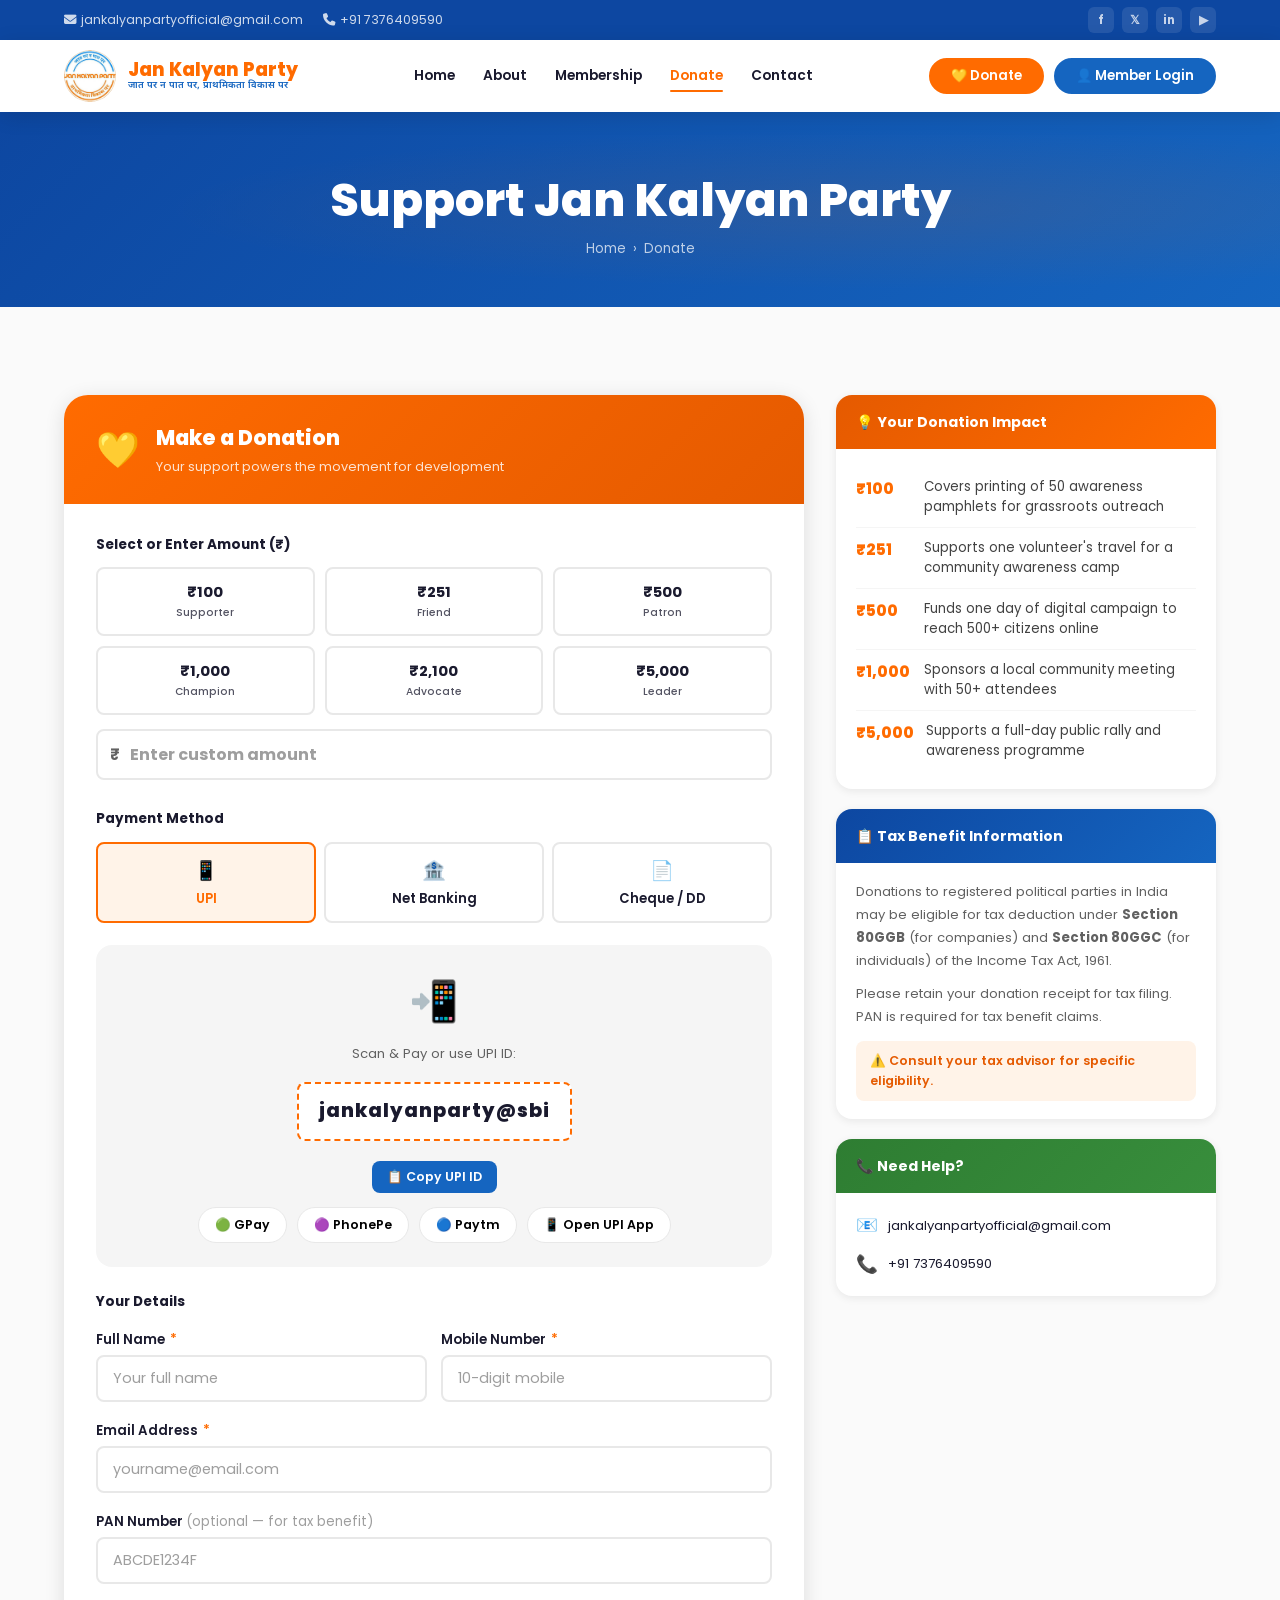
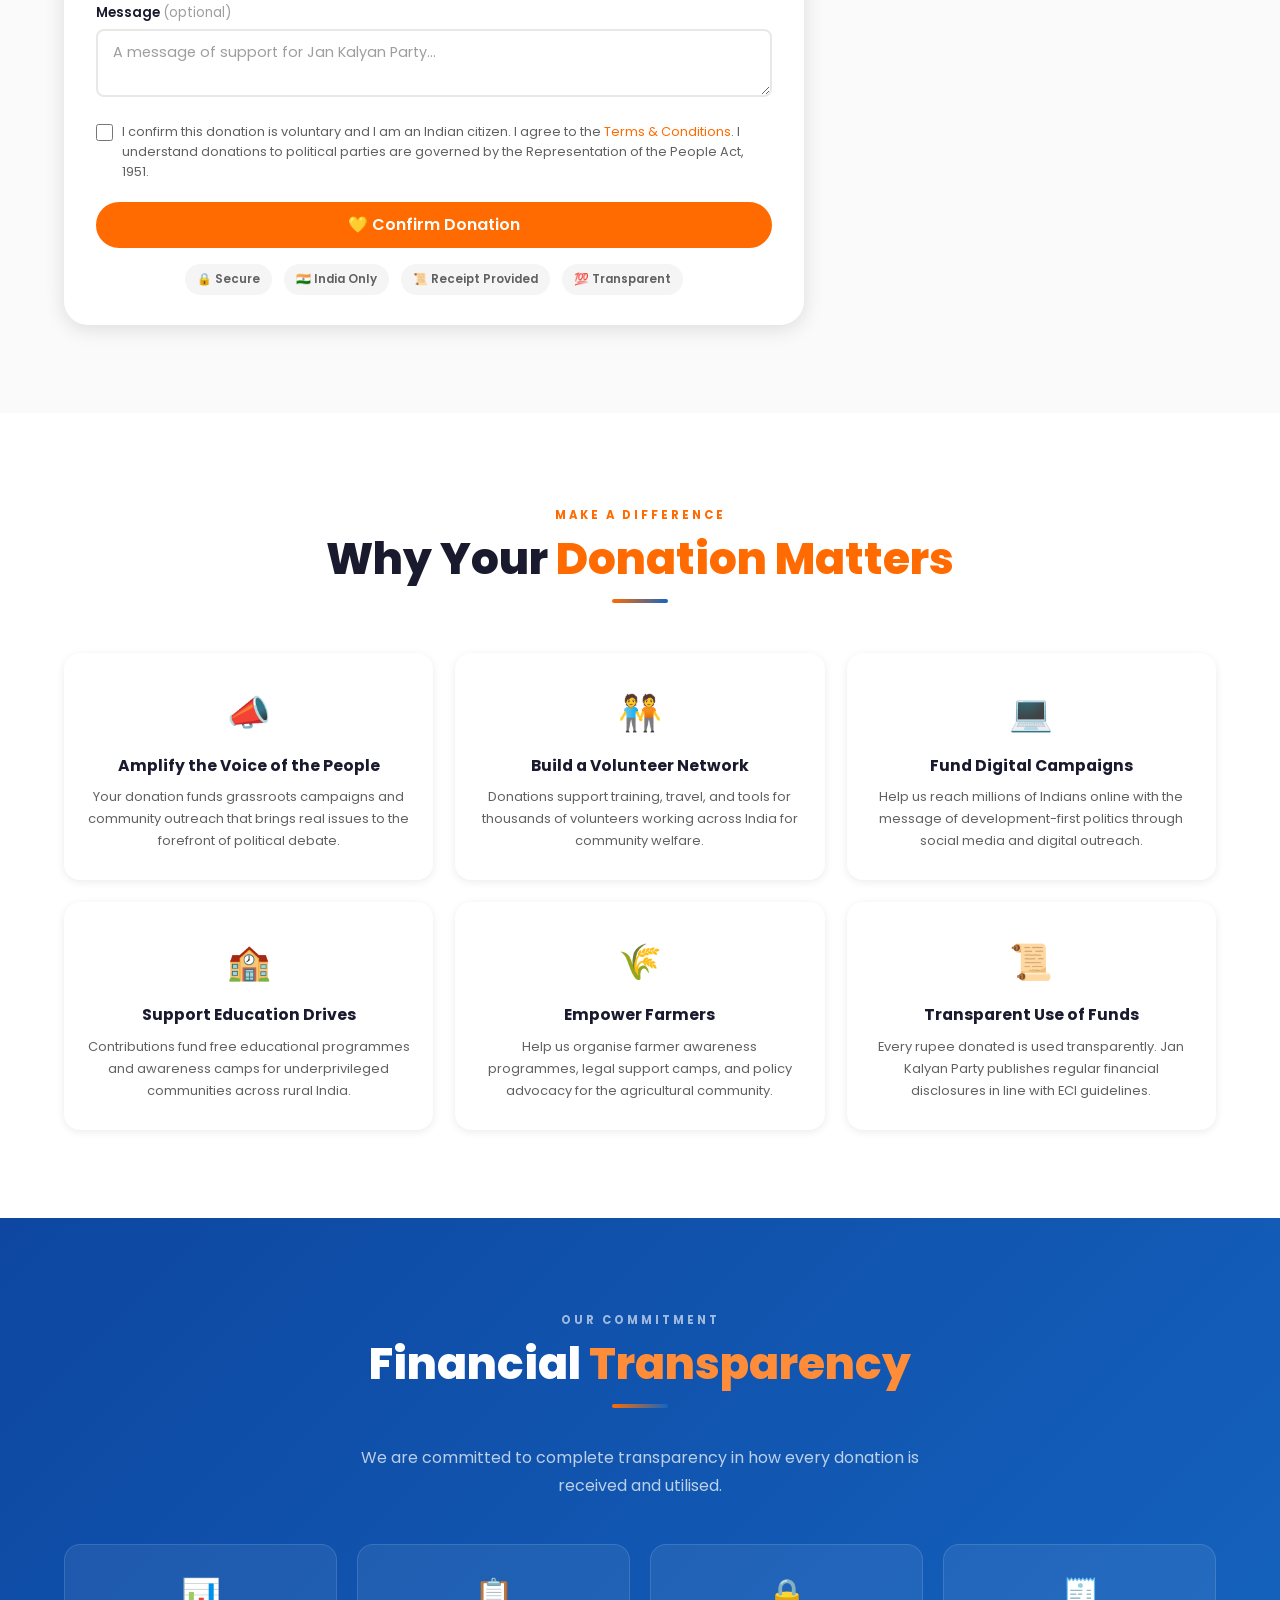
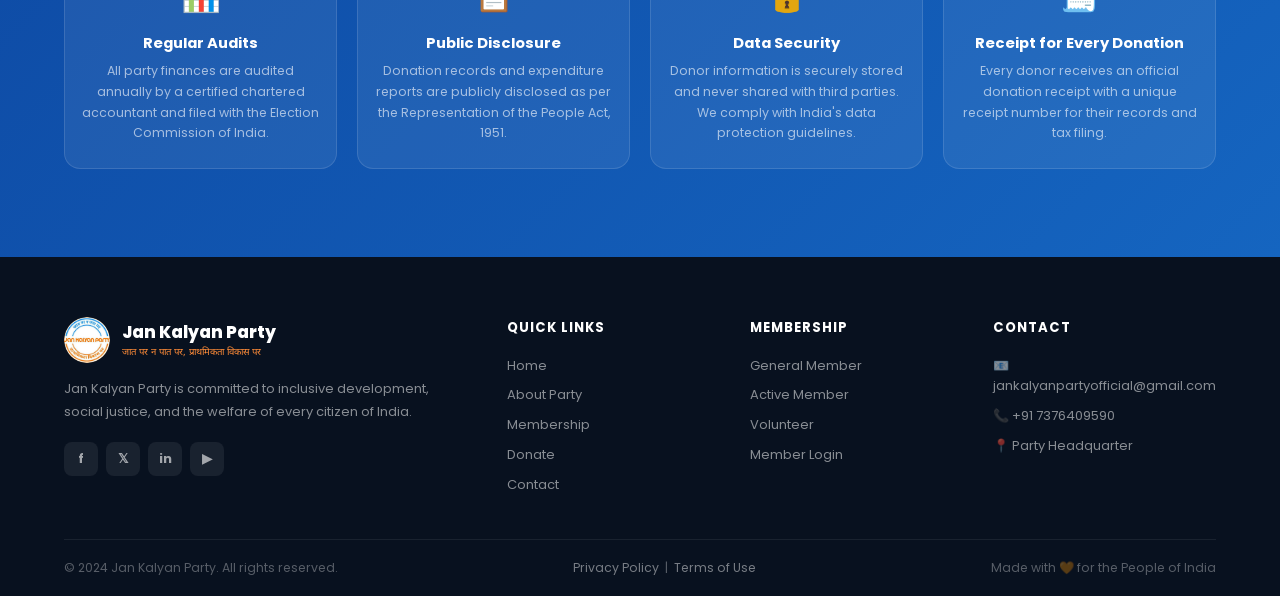
==== commit b30b1293: "Update donation.html" ====
(no text change in the page or its own stylesheets)
